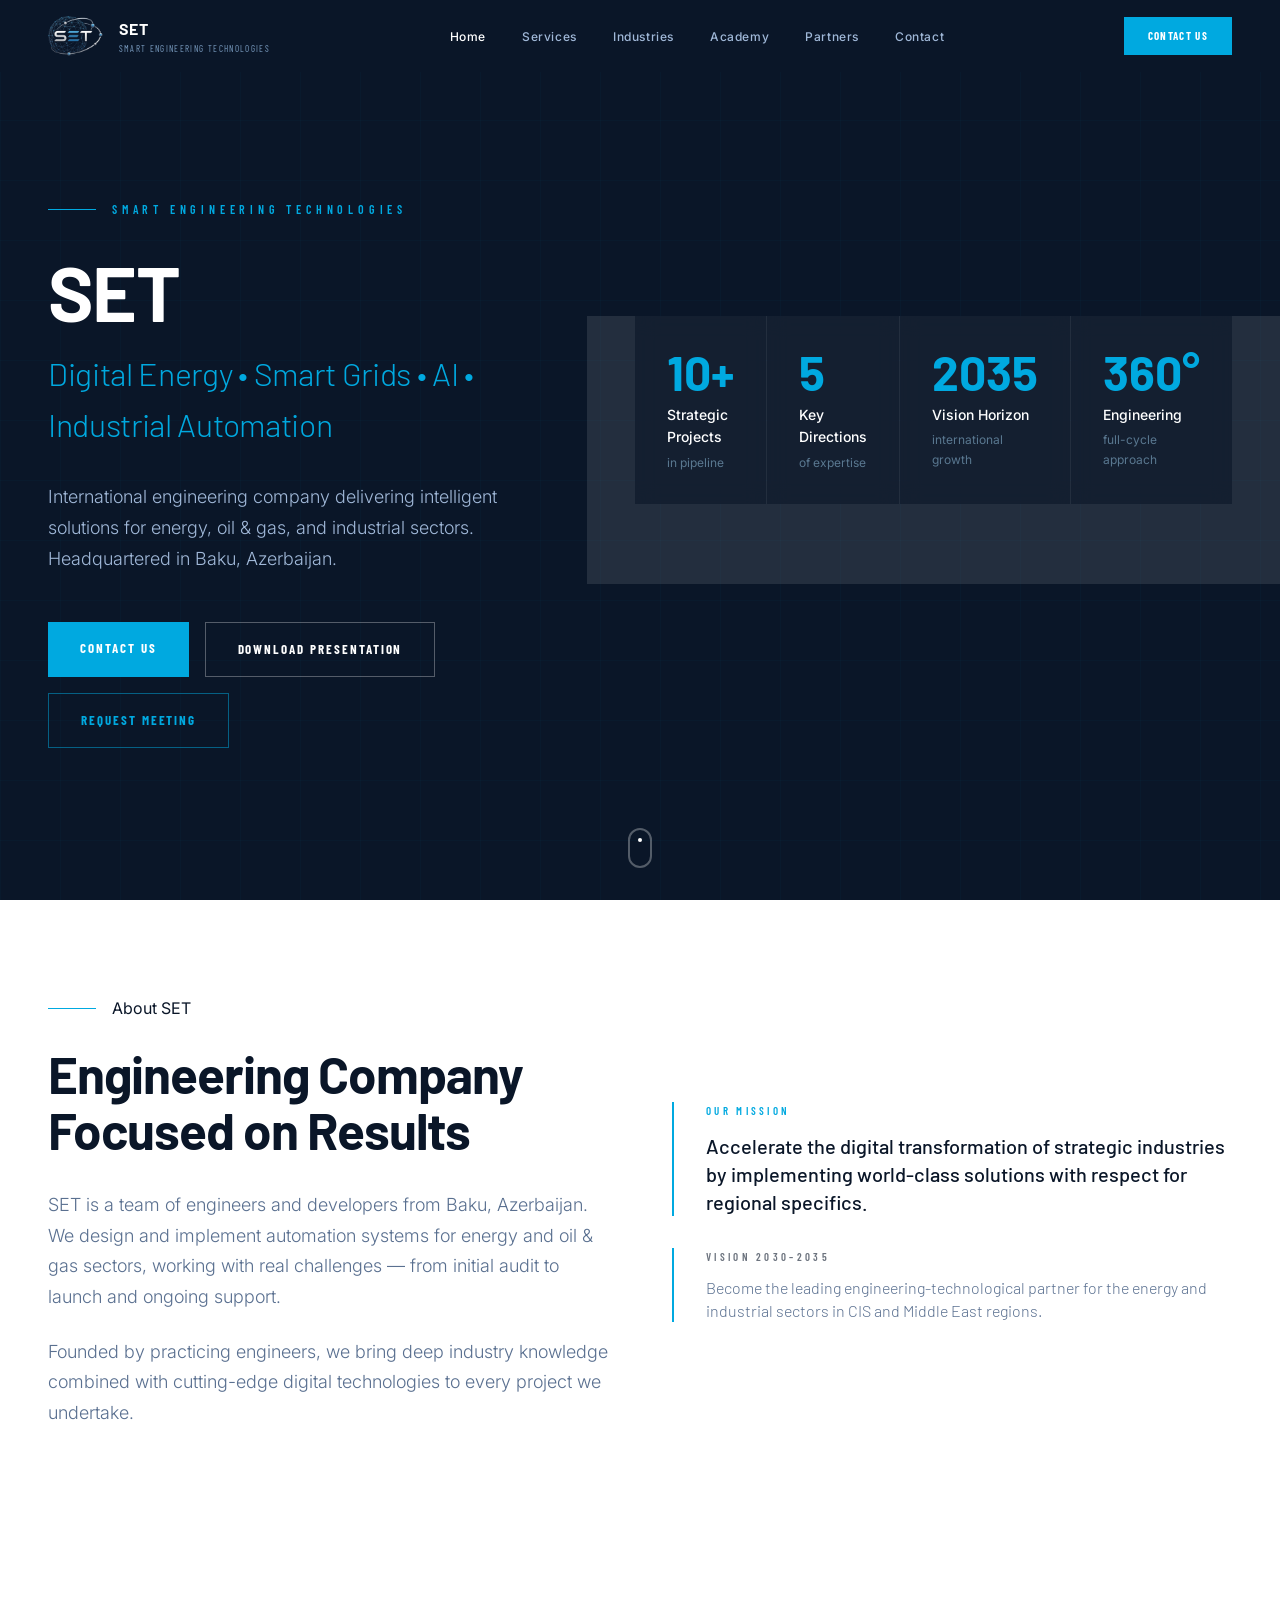
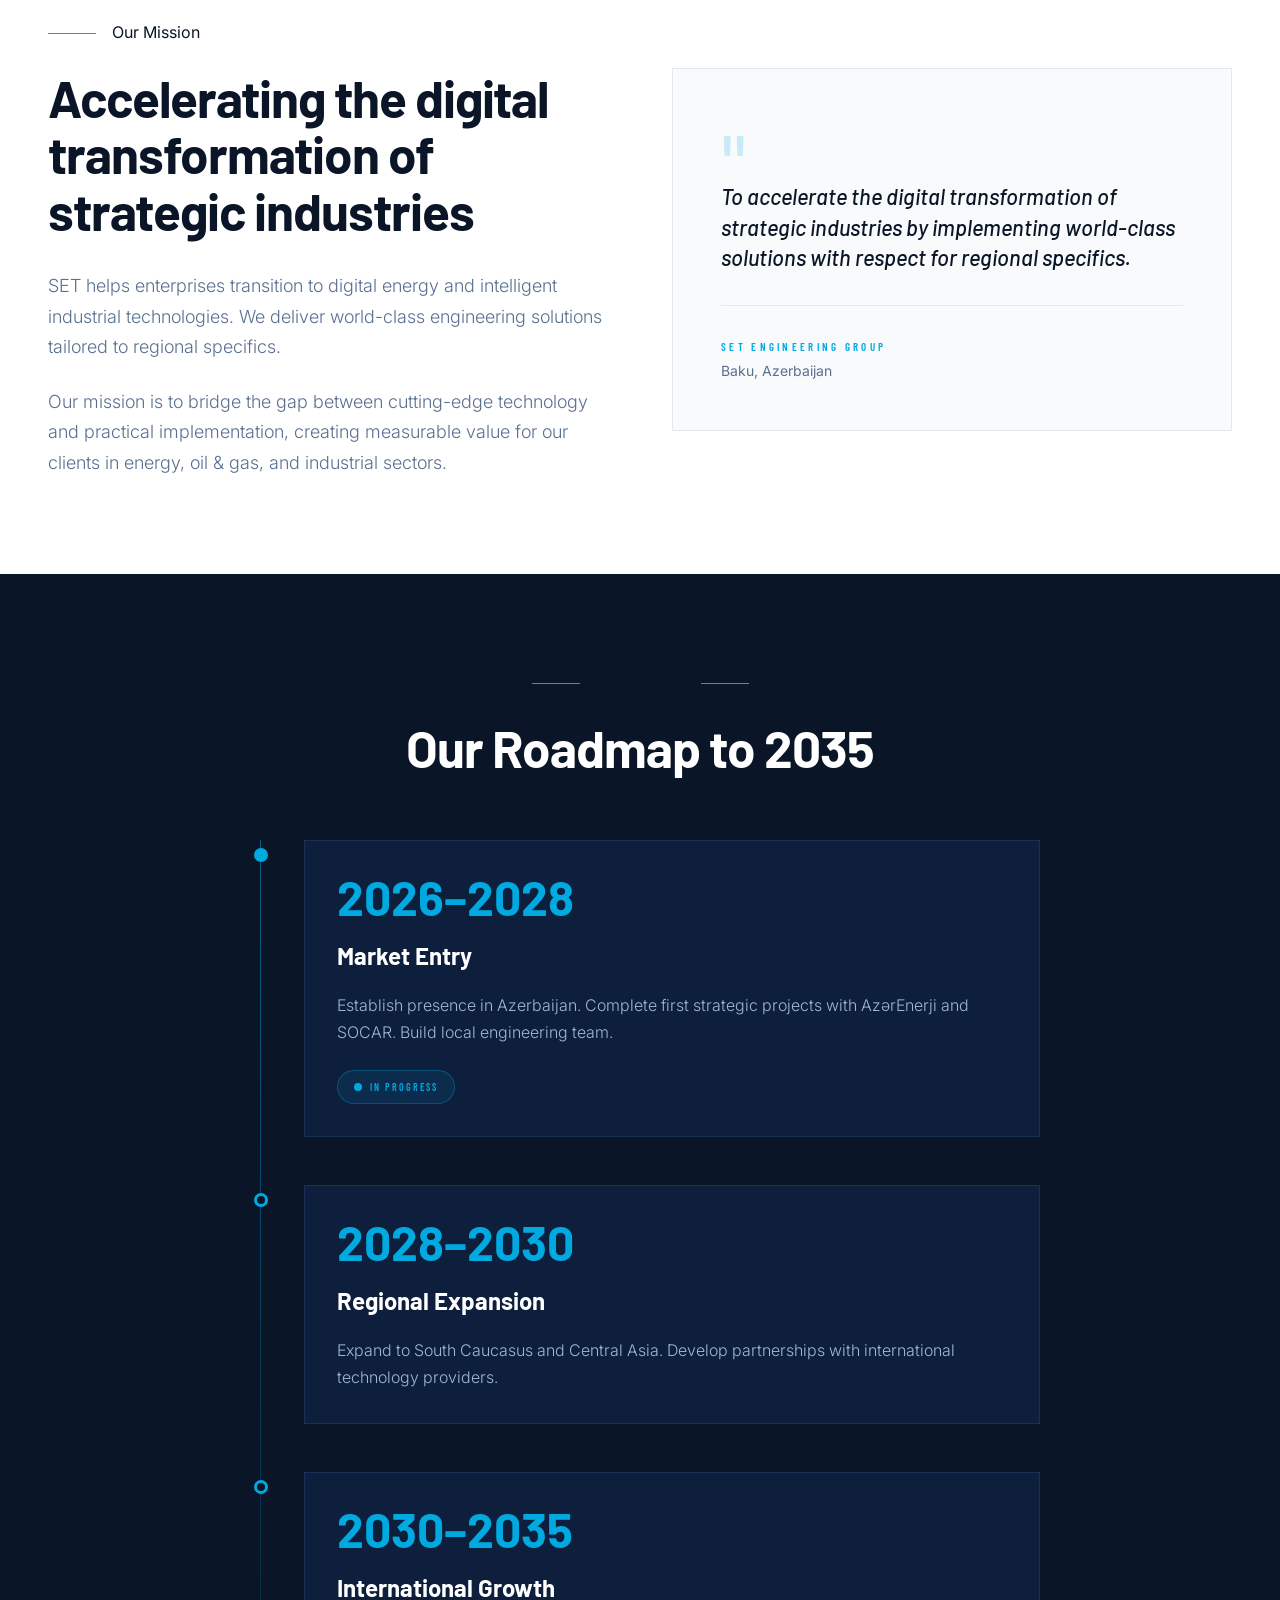
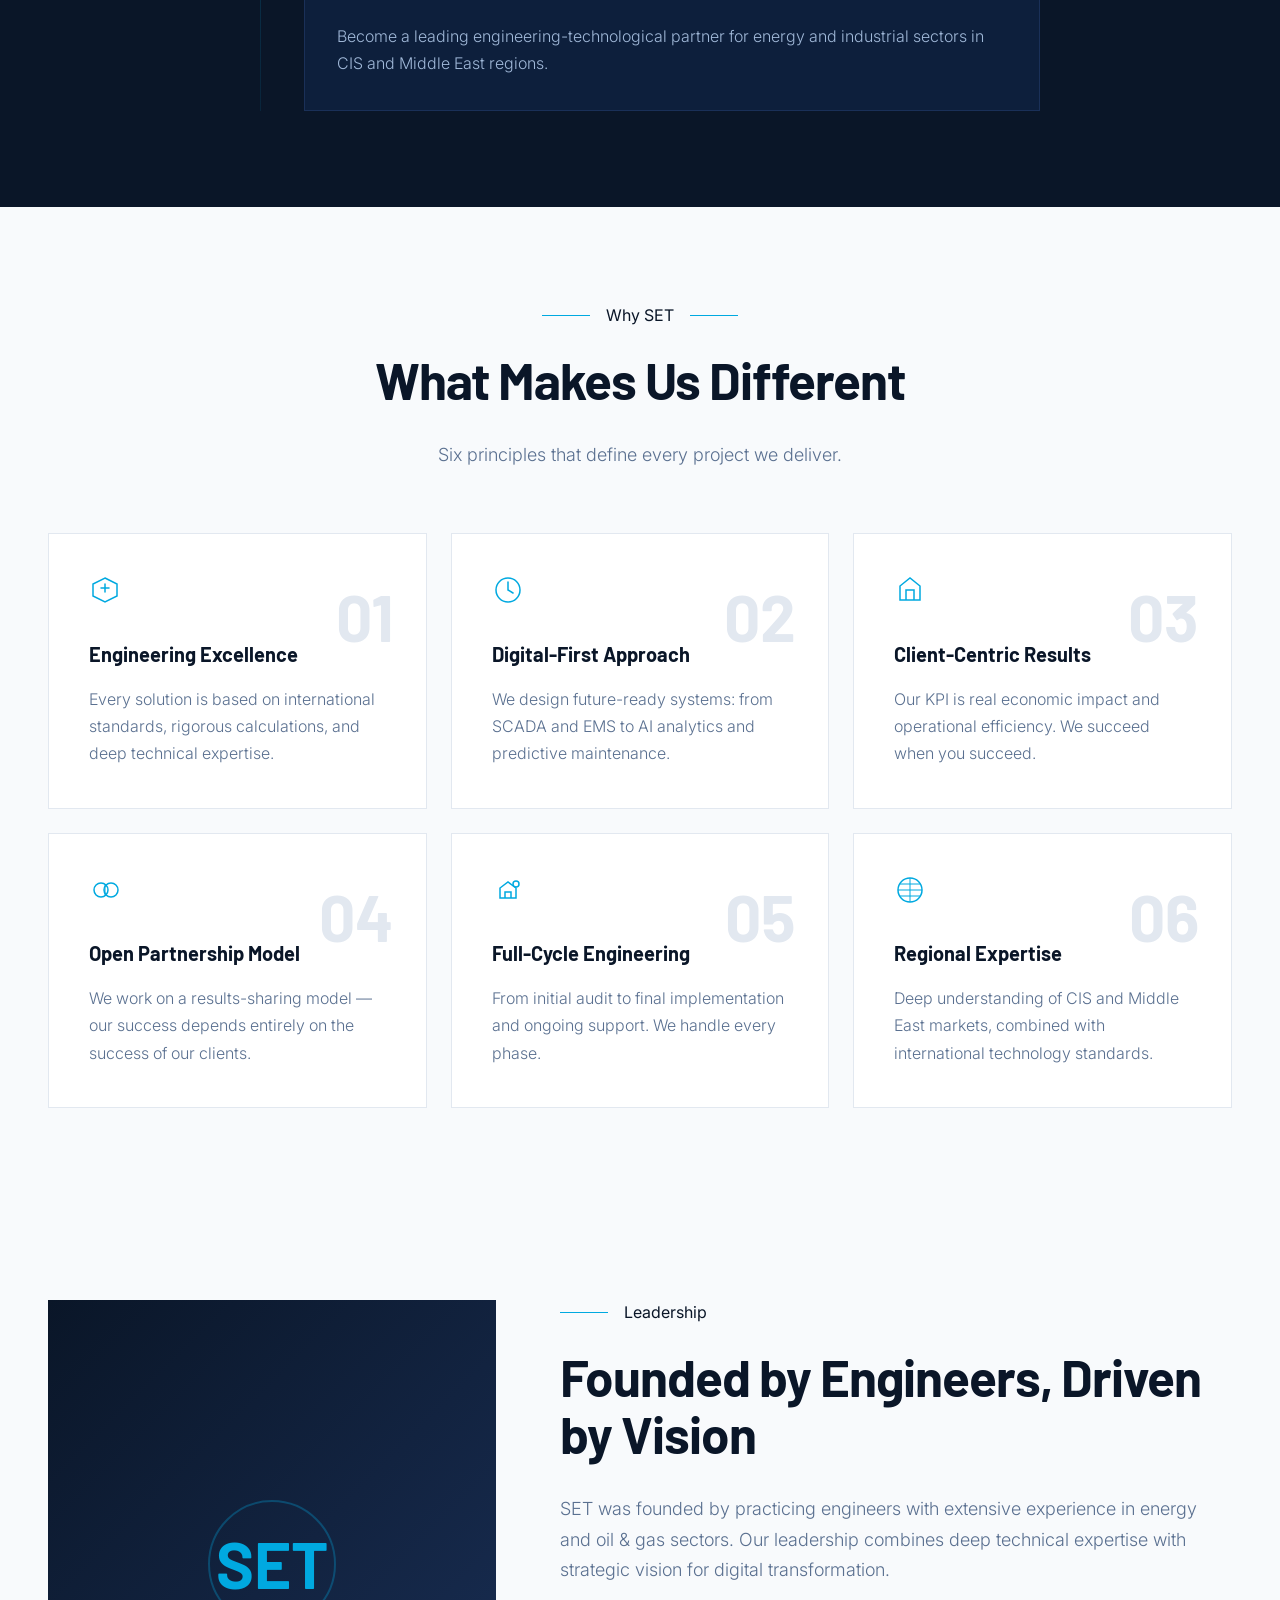
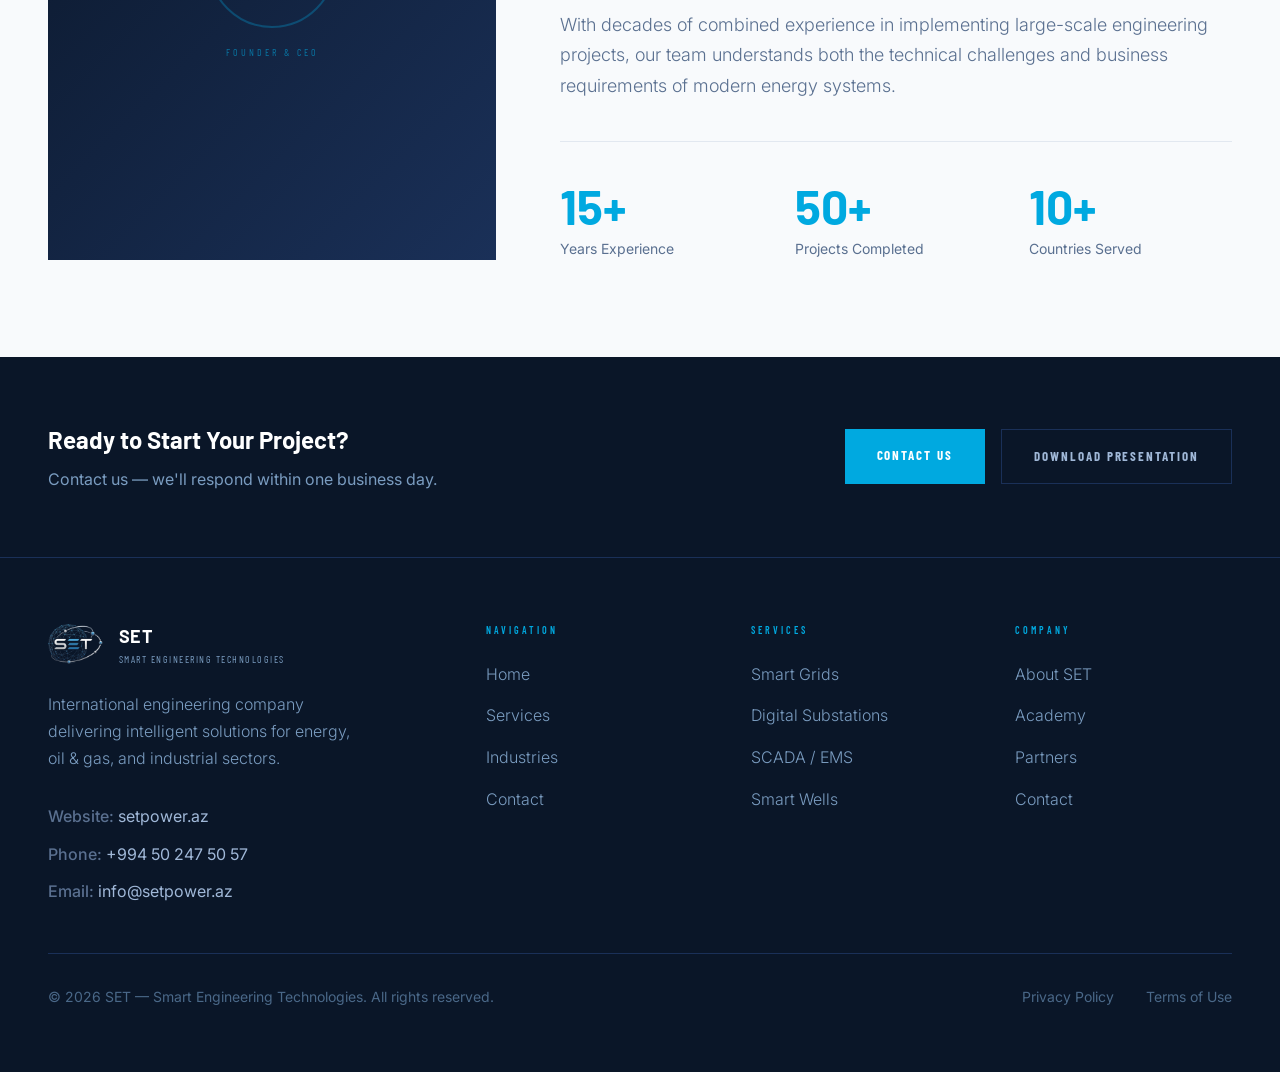
==== index.html @ 73103b54 "Initial commit: SET Power static website" ====
<!DOCTYPE html>
<html lang="en">
<head>
    <meta charset="UTF-8">
    <meta name="viewport" content="width=device-width, initial-scale=1.0">
    <title>SET - Smart Engineering Technologies</title>
    <link rel="preconnect" href="https://fonts.googleapis.com">
    <link href="https://fonts.googleapis.com/css2?family=Inter:wght@300;400;500;600&family=Barlow:wght@400;500;600;700&family=Barlow+Condensed:wght@500;600;700&display=swap" rel="stylesheet">
    <link rel="stylesheet" href="style.css">
</head>
<body>
    <!-- Navigation -->
    <nav class="navbar" id="navbar">
        <div class="nav-container">
            <a href="index.html" class="nav-logo">
                <img src="logo.png" alt="SET" class="logo-img">
                <div class="logo-text">
                    <span class="logo-name">SET</span>
                    <span class="logo-sub">Smart Engineering Technologies</span>
                </div>
            </a>
            <ul class="nav-links" id="navLinks">
                <li><a href="index.html" class="active">Home</a></li>
                <li><a href="services.html">Services</a></li>
                <li><a href="industries.html">Industries</a></li>
                <li><a href="academy.html">Academy</a></li>
                <li><a href="partners.html">Partners</a></li>
                <li><a href="contact.html">Contact</a></li>
            </ul>
            <a href="contact.html" class="nav-cta">Contact Us</a>
            <button class="nav-toggle" id="navToggle" aria-label="Menu">
                <span></span><span></span><span></span>
            </button>
        </div>
    </nav>

    <!-- Hero Section -->
    <section class="hero">
        <div class="hero-bg">
            <video autoplay muted loop playsinline class="hero-video">
                <source src="https://assets.mixkit.co/videos/preview/mixkit-digital-animation-of-futuristic-devices-99786-large.mp4" type="video/mp4">
            </video>
            <div class="hero-overlay"></div>
            <div class="hero-grid"></div>
        </div>
        <div class="hero-content">
            <div class="hero-tag">
                <div class="tag-line"></div>
                <span>Smart Engineering Technologies</span>
            </div>
            <h1 class="hero-title">
                <span class="title-main">SET</span>
                <span class="title-sub">Digital Energy • Smart Grids • AI • Industrial Automation</span>
            </h1>
            <p class="hero-desc">
                International engineering company delivering intelligent solutions 
                for energy, oil & gas, and industrial sectors. Headquartered in Baku, Azerbaijan.
            </p>
            <div class="hero-buttons">
                <a href="contact.html" class="btn btn-primary">Contact Us</a>
                <a href="contact.html" class="btn btn-outline">Download Presentation</a>
                <a href="contact.html" class="btn btn-accent">Request Meeting</a>
            </div>
        </div>
        <div class="hero-stats">
            <div class="stat-card">
                <div class="stat-num">10+</div>
                <div class="stat-label">Strategic Projects</div>
                <div class="stat-sub">in pipeline</div>
            </div>
            <div class="stat-card">
                <div class="stat-num">5</div>
                <div class="stat-label">Key Directions</div>
                <div class="stat-sub">of expertise</div>
            </div>
            <div class="stat-card">
                <div class="stat-num">2035</div>
                <div class="stat-label">Vision Horizon</div>
                <div class="stat-sub">international growth</div>
            </div>
            <div class="stat-card">
                <div class="stat-num">360°</div>
                <div class="stat-label">Engineering</div>
                <div class="stat-sub">full-cycle approach</div>
            </div>
        </div>
        <div class="scroll-indicator">
            <div class="scroll-dot"></div>
        </div>
    </section>

    <!-- About Section -->
    <section class="section about-section">
        <div class="container">
            <div class="about-grid">
                <div class="about-content">
                    <div class="section-tag">
                        <div class="tag-line"></div>
                        <span>About SET</span>
                    </div>
                    <h2 class="section-title">Engineering Company Focused on Results</h2>
                    <p class="section-desc">
                        SET is a team of engineers and developers from Baku, Azerbaijan. We design and implement 
                        automation systems for energy and oil & gas sectors, working with real challenges — 
                        from initial audit to launch and ongoing support.
                    </p>
                    <p class="section-desc">
                        Founded by practicing engineers, we bring deep industry knowledge combined with 
                        cutting-edge digital technologies to every project we undertake.
                    </p>
                </div>
                <div class="about-features">
                    <div class="feature-block">
                        <div class="feature-label">Our Mission</div>
                        <p class="feature-text">
                            Accelerate the digital transformation of strategic industries by implementing 
                            world-class solutions with respect for regional specifics.
                        </p>
                    </div>
                    <div class="feature-block">
                        <div class="feature-label dark">Vision 2030–2035</div>
                        <p class="feature-text dark">
                            Become the leading engineering-technological partner for the energy and industrial 
                            sectors in CIS and Middle East regions.
                        </p>
                    </div>
                </div>
            </div>
        </div>
    </section>

    <!-- Mission Section -->
    <section class="section mission-section">
        <div class="container">
            <div class="mission-grid">
                <div class="mission-content">
                    <div class="section-tag">
                        <div class="tag-line"></div>
                        <span>Our Mission</span>
                    </div>
                    <h2 class="section-title">Accelerating the digital transformation of strategic industries</h2>
                    <p class="section-desc">
                        SET helps enterprises transition to digital energy and intelligent industrial technologies. 
                        We deliver world-class engineering solutions tailored to regional specifics.
                    </p>
                    <p class="section-desc">
                        Our mission is to bridge the gap between cutting-edge technology and practical implementation, 
                        creating measurable value for our clients in energy, oil & gas, and industrial sectors.
                    </p>
                </div>
                <div class="mission-quote">
                    <div class="quote-mark">"</div>
                    <p class="quote-text">
                        To accelerate the digital transformation of strategic industries by implementing 
                        world-class solutions with respect for regional specifics.
                    </p>
                    <div class="quote-author">
                        <div class="quote-name">SET Engineering Group</div>
                        <div class="quote-location">Baku, Azerbaijan</div>
                    </div>
                </div>
            </div>
        </div>
    </section>

    <!-- Vision Section -->
    <section class="section vision-section">
        <div class="container">
            <div class="section-header center">
                <div class="section-tag">
                    <div class="tag-line"></div>
                    <span>Vision 2035</span>
                    <div class="tag-line"></div>
                </div>
                <h2 class="section-title light">Our Roadmap to 2035</h2>
            </div>
            <div class="timeline">
                <div class="timeline-item">
                    <div class="timeline-dot active"></div>
                    <div class="timeline-content">
                        <div class="timeline-year">2026–2028</div>
                        <h3 class="timeline-title">Market Entry</h3>
                        <p class="timeline-desc">Establish presence in Azerbaijan. Complete first strategic projects with AzərEnerji and SOCAR. Build local engineering team.</p>
                        <div class="timeline-status">
                            <div class="status-dot"></div>
                            <span>In Progress</span>
                        </div>
                    </div>
                </div>
                <div class="timeline-item">
                    <div class="timeline-dot"></div>
                    <div class="timeline-content">
                        <div class="timeline-year">2028–2030</div>
                        <h3 class="timeline-title">Regional Expansion</h3>
                        <p class="timeline-desc">Expand to South Caucasus and Central Asia. Develop partnerships with international technology providers.</p>
                    </div>
                </div>
                <div class="timeline-item">
                    <div class="timeline-dot"></div>
                    <div class="timeline-content">
                        <div class="timeline-year">2030–2035</div>
                        <h3 class="timeline-title">International Growth</h3>
                        <p class="timeline-desc">Become a leading engineering-technological partner for energy and industrial sectors in CIS and Middle East regions.</p>
                    </div>
                </div>
            </div>
        </div>
    </section>

    <!-- Why SET Section -->
    <section class="section why-section">
        <div class="container">
            <div class="section-header center">
                <div class="section-tag">
                    <div class="tag-line"></div>
                    <span>Why SET</span>
                    <div class="tag-line"></div>
                </div>
                <h2 class="section-title">What Makes Us Different</h2>
                <p class="section-subtitle">Six principles that define every project we deliver.</p>
            </div>
            <div class="why-grid">
                <div class="why-card">
                    <div class="why-icon">
                        <svg width="32" height="32" viewBox="0 0 32 32" fill="none"><path d="M16 4L28 10v12L16 28 4 22V10L16 4z" stroke="#00A9E0" stroke-width="1.5"/><path d="M16 10v8M12 14h8" stroke="#00A9E0" stroke-width="1.5" stroke-linecap="round"/></svg>
                    </div>
                    <div class="why-num">01</div>
                    <h3 class="why-title">Engineering Excellence</h3>
                    <p class="why-desc">Every solution is based on international standards, rigorous calculations, and deep technical expertise.</p>
                </div>
                <div class="why-card">
                    <div class="why-icon">
                        <svg width="32" height="32" viewBox="0 0 32 32" fill="none"><circle cx="16" cy="16" r="12" stroke="#00A9E0" stroke-width="1.5"/><path d="M16 8v8l5 3" stroke="#00A9E0" stroke-width="1.5" stroke-linecap="round"/></svg>
                    </div>
                    <div class="why-num">02</div>
                    <h3 class="why-title">Digital-First Approach</h3>
                    <p class="why-desc">We design future-ready systems: from SCADA and EMS to AI analytics and predictive maintenance.</p>
                </div>
                <div class="why-card">
                    <div class="why-icon">
                        <svg width="32" height="32" viewBox="0 0 32 32" fill="none"><path d="M6 26V12l10-8 10 8v14H6z" stroke="#00A9E0" stroke-width="1.5"/><path d="M12 26v-10h8v10" stroke="#00A9E0" stroke-width="1.5"/></svg>
                    </div>
                    <div class="why-num">03</div>
                    <h3 class="why-title">Client-Centric Results</h3>
                    <p class="why-desc">Our KPI is real economic impact and operational efficiency. We succeed when you succeed.</p>
                </div>
                <div class="why-card">
                    <div class="why-icon">
                        <svg width="32" height="32" viewBox="0 0 32 32" fill="none"><circle cx="12" cy="16" r="7" stroke="#00A9E0" stroke-width="1.5"/><circle cx="22" cy="16" r="7" stroke="#00A9E0" stroke-width="1.5"/><path d="M16 11v10" stroke="#00A9E0" stroke-width="1" stroke-linecap="round"/></svg>
                    </div>
                    <div class="why-num">04</div>
                    <h3 class="why-title">Open Partnership Model</h3>
                    <p class="why-desc">We work on a results-sharing model — our success depends entirely on the success of our clients.</p>
                </div>
                <div class="why-card">
                    <div class="why-icon">
                        <svg width="32" height="32" viewBox="0 0 32 32" fill="none"><path d="M8 24V14l8-6 8 6v10H8z" stroke="#00A9E0" stroke-width="1.5"/><path d="M13 24v-6h6v6" stroke="#00A9E0" stroke-width="1.5"/><circle cx="24" cy="10" r="3" stroke="#00A9E0" stroke-width="1.5"/></svg>
                    </div>
                    <div class="why-num">05</div>
                    <h3 class="why-title">Full-Cycle Engineering</h3>
                    <p class="why-desc">From initial audit to final implementation and ongoing support. We handle every phase.</p>
                </div>
                <div class="why-card">
                    <div class="why-icon">
                        <svg width="32" height="32" viewBox="0 0 32 32" fill="none"><circle cx="16" cy="16" r="12" stroke="#00A9E0" stroke-width="1.5"/><path d="M16 4v24M4 16h24" stroke="#00A9E0" stroke-width="1"/><path d="M6 10h20M6 22h20" stroke="#00A9E0" stroke-width="1"/></svg>
                    </div>
                    <div class="why-num">06</div>
                    <h3 class="why-title">Regional Expertise</h3>
                    <p class="why-desc">Deep understanding of CIS and Middle East markets, combined with international technology standards.</p>
                </div>
            </div>
        </div>
    </section>

    <!-- CEO Section -->
    <section class="section ceo-section">
        <div class="container">
            <div class="ceo-grid">
                <div class="ceo-photo">
                    <div class="photo-placeholder">
                        <div class="photo-logo">SET</div>
                        <div class="photo-label">Founder & CEO</div>
                    </div>
                </div>
                <div class="ceo-content">
                    <div class="section-tag">
                        <div class="tag-line"></div>
                        <span>Leadership</span>
                    </div>
                    <h2 class="section-title">Founded by Engineers, Driven by Vision</h2>
                    <p class="section-desc">
                        SET was founded by practicing engineers with extensive experience in energy and oil & gas sectors. 
                        Our leadership combines deep technical expertise with strategic vision for digital transformation.
                    </p>
                    <p class="section-desc">
                        With decades of combined experience in implementing large-scale engineering projects, 
                        our team understands both the technical challenges and business requirements of modern energy systems.
                    </p>
                    <div class="ceo-stats">
                        <div class="ceo-stat">
                            <div class="ceo-stat-num">15+</div>
                            <div class="ceo-stat-label">Years Experience</div>
                        </div>
                        <div class="ceo-stat">
                            <div class="ceo-stat-num">50+</div>
                            <div class="ceo-stat-label">Projects Completed</div>
                        </div>
                        <div class="ceo-stat">
                            <div class="ceo-stat-num">10+</div>
                            <div class="ceo-stat-label">Countries Served</div>
                        </div>
                    </div>
                </div>
            </div>
        </div>
    </section>

    <!-- Footer -->
    <footer class="footer">
        <div class="footer-cta">
            <div class="container">
                <div class="cta-content">
                    <div>
                        <h3 class="cta-title">Ready to Start Your Project?</h3>
                        <p class="cta-desc">Contact us — we'll respond within one business day.</p>
                    </div>
                    <div class="cta-buttons">
                        <a href="contact.html" class="btn btn-primary">Contact Us</a>
                        <a href="contact.html" class="btn btn-outline-dark">Download Presentation</a>
                    </div>
                </div>
            </div>
        </div>
        <div class="footer-main">
            <div class="container">
                <div class="footer-grid">
                    <div class="footer-brand">
                        <div class="footer-logo">
                            <img src="logo.png" alt="SET" class="logo-img">
                            <div>
                                <div class="footer-name">SET</div>
                                <div class="footer-sub">Smart Engineering Technologies</div>
                            </div>
                        </div>
                        <p class="footer-desc">
                            International engineering company delivering intelligent solutions 
                            for energy, oil & gas, and industrial sectors.
                        </p>
                        <div class="footer-contacts">
                            <div><strong>Website:</strong> <a href="https://setpower.az">setpower.az</a></div>
                            <div><strong>Phone:</strong> <a href="tel:+994502475057">+994 50 247 50 57</a></div>
                            <div><strong>Email:</strong> <a href="mailto:info@setpower.az">info@setpower.az</a></div>
                        </div>
                    </div>
                    <div class="footer-col">
                        <h4>Navigation</h4>
                        <ul>
                            <li><a href="index.html">Home</a></li>
                            <li><a href="services.html">Services</a></li>
                            <li><a href="industries.html">Industries</a></li>
                            <li><a href="contact.html">Contact</a></li>
                        </ul>
                    </div>
                    <div class="footer-col">
                        <h4>Services</h4>
                        <ul>
                            <li><a href="services.html">Smart Grids</a></li>
                            <li><a href="services.html">Digital Substations</a></li>
                            <li><a href="services.html">SCADA / EMS</a></li>
                            <li><a href="services.html">Smart Wells</a></li>
                        </ul>
                    </div>
                    <div class="footer-col">
                        <h4>Company</h4>
                        <ul>
                            <li><a href="index.html">About SET</a></li>
                            <li><a href="academy.html">Academy</a></li>
                            <li><a href="partners.html">Partners</a></li>
                            <li><a href="contact.html">Contact</a></li>
                        </ul>
                    </div>
                </div>
                <div class="footer-bottom">
                    <div>© 2026 SET — Smart Engineering Technologies. All rights reserved.</div>
                    <div class="footer-links">
                        <a href="#">Privacy Policy</a>
                        <a href="#">Terms of Use</a>
                    </div>
                </div>
            </div>
        </div>
    </footer>

    <script src="script.js"></script>
</body>
</html>
---- style.css ----
/* ===== RESET & BASE ===== */
*, *::before, *::after { margin: 0; padding: 0; box-sizing: border-box; }
html { scroll-behavior: smooth; }
body {
    font-family: 'Inter', sans-serif;
    color: #0A1628;
    background: #fff;
    -webkit-font-smoothing: antialiased;
    line-height: 1.6;
}
img { max-width: 100%; display: block; }
a { text-decoration: none; color: inherit; }
ul { list-style: none; }

/* ===== TYPOGRAPHY ===== */
.font-display { font-family: 'Barlow', sans-serif; }
.font-condensed { font-family: 'Barlow Condensed', sans-serif; }

/* ===== CONTAINER ===== */
.container { max-width: 1440px; margin: 0 auto; padding: 0 48px; }
@media (max-width: 768px) { .container { padding: 0 24px; } }

/* ===== NAVBAR ===== */
.navbar {
    position: fixed; top: 0; left: 0; right: 0; z-index: 1000;
    background: #0A1628;
    transition: all 0.4s ease;
}
.navbar.scrolled {
    background: rgba(255,255,255,0.95);
    backdrop-filter: blur(10px);
    box-shadow: 0 1px 0 #E2E8F0;
}
.nav-container {
    max-width: 1440px; margin: 0 auto; padding: 0 48px;
    height: 72px; display: flex; align-items: center; justify-content: space-between;
}
@media (max-width: 768px) { .nav-container { padding: 0 24px; } }
.nav-logo { display: flex; align-items: center; gap: 16px; }
.logo-img { height: 40px; width: auto; }
.logo-name {
    font-family: 'Barlow', sans-serif; font-weight: 700; font-size: 16px;
    letter-spacing: 0.05em; color: #fff; transition: color 0.3s;
}
.logo-sub {
    font-family: 'Barlow Condensed', sans-serif; font-size: 9px;
    letter-spacing: 0.15em; text-transform: uppercase; color: #7A9CC0;
    display: block; transition: color 0.3s;
}
.navbar.scrolled .logo-name { color: #0A1628; }
.navbar.scrolled .logo-sub { color: #5A7090; }
.nav-links { display: flex; gap: 4px; }
.nav-links a {
    padding: 8px 16px; font-size: 12px; font-weight: 500;
    letter-spacing: 0.05em; color: #A0B8D8; transition: color 0.2s;
}
.nav-links a:hover, .nav-links a.active { color: #fff; }
.navbar.scrolled .nav-links a { color: #2A4A7A; }
.navbar.scrolled .nav-links a:hover,
.navbar.scrolled .nav-links a.active { color: #00A9E0; }
.nav-cta {
    padding: 10px 24px; background: #00A9E0; color: #fff;
    font-family: 'Barlow Condensed', sans-serif; font-weight: 700;
    font-size: 11px; letter-spacing: 0.12em; text-transform: uppercase;
    transition: background 0.2s;
}
.nav-cta:hover { background: #00BFFF; }
.nav-toggle {
    display: none; flex-direction: column; gap: 5px;
    background: none; border: none; cursor: pointer; padding: 8px;
}
.nav-toggle span {
    width: 22px; height: 2px; background: #fff; transition: all 0.3s;
}
.navbar.scrolled .nav-toggle span { background: #0A1628; }
@media (max-width: 1200px) {
    .nav-links, .nav-cta { display: none; }
    .nav-toggle { display: flex; }
    .nav-links.open {
        display: flex; flex-direction: column;
        position: absolute; top: 72px; left: 0; right: 0;
        background: #0A1628; padding: 20px 24px; gap: 0;
        border-top: 1px solid #1A3058;
    }
    .nav-links.open a {
        padding: 12px 0; color: #A0B8D8; border-bottom: 1px solid #1A3058;
        font-size: 13px;
    }
    .nav-links.open a:last-child { border-bottom: none; }
}

/* ===== HERO ===== */
.hero {
    position: relative; min-height: 100vh; display: flex;
    align-items: center; background: #0A1628; overflow: hidden;
}
.hero-bg { position: absolute; inset: 0; }
.hero-video {
    width: 100%; height: 100%; object-fit: cover; opacity: 0.4;
}
.hero-overlay {
    position: absolute; inset: 0;
    background: linear-gradient(90deg, rgba(10,22,40,0.9) 0%, rgba(10,22,40,0.7) 50%, rgba(10,22,40,0.4) 100%);
}
.hero-grid {
    position: absolute; inset: 0; opacity: 0.1;
    background-image: linear-gradient(rgba(0,169,224,0.3) 1px, transparent 1px),
                      linear-gradient(90deg, rgba(0,169,224,0.3) 1px, transparent 1px);
    background-size: 60px 60px;
}
.hero-content {
    position: relative; z-index: 10; max-width: 1440px; margin: 0 auto;
    padding: 128px 48px 80px; width: 100%;
}
@media (max-width: 768px) { .hero-content { padding: 100px 24px 60px; } }
.hero-tag { display: flex; align-items: center; gap: 16px; margin-bottom: 32px; }
.tag-line { width: 48px; height: 1px; background: #00A9E0; }
.hero-tag span {
    font-family: 'Barlow Condensed', sans-serif; font-size: 12px;
    letter-spacing: 0.4em; text-transform: uppercase; color: #00A9E0; font-weight: 600;
}
.hero-title { margin-bottom: 32px; }
.title-main {
    display: block; font-family: 'Barlow', sans-serif; font-weight: 700;
    font-size: clamp(3rem, 6vw, 5.5rem); color: #fff; letter-spacing: -0.02em;
    line-height: 1.05;
}
.title-sub {
    display: block; font-family: 'Barlow', sans-serif; font-weight: 300;
    font-size: clamp(1.2rem, 2.5vw, 2rem); color: #00A9E0;
    letter-spacing: -0.01em; margin-top: 16px;
}
.hero-desc {
    color: #A0B8D8; font-size: 18px; line-height: 1.7;
    max-width: 600px; margin-bottom: 48px; font-weight: 300;
}
.hero-buttons { display: flex; flex-wrap: wrap; gap: 16px; }
.btn {
    padding: 16px 32px; font-family: 'Barlow Condensed', sans-serif;
    font-weight: 700; font-size: 13px; letter-spacing: 0.15em;
    text-transform: uppercase; transition: all 0.3s; cursor: pointer; border: none;
}
.btn-primary { background: #00A9E0; color: #fff; }
.btn-primary:hover { background: #00BFFF; box-shadow: 0 0 30px rgba(0,169,224,0.3); }
.btn-outline { border: 1px solid rgba(255,255,255,0.3); color: #fff; }
.btn-outline:hover { border-color: #fff; background: rgba(255,255,255,0.1); }
.btn-accent { border: 1px solid rgba(0,169,224,0.5); color: #00A9E0; }
.btn-accent:hover { background: rgba(0,169,224,0.1); }
.btn-outline-dark { border: 1px solid #1A3058; color: #A0B8D8; }
.btn-outline-dark:hover { border-color: #00A9E0; color: #00A9E0; }
.hero-stats {
    position: relative; z-index: 10; max-width: 1440px; margin: 0 auto;
    padding: 0 48px 80px; display: grid; grid-template-columns: repeat(4, 1fr);
    gap: 1px; background: rgba(255,255,255,0.1);
}
@media (max-width: 768px) { .hero-stats { grid-template-columns: repeat(2, 1fr); padding: 0 24px 60px; } }
.stat-card {
    background: rgba(10,22,40,0.6); backdrop-filter: blur(10px);
    padding: 32px; transition: background 0.3s;
}
.stat-card:hover { background: rgba(10,22,40,0.8); }
.stat-num {
    font-family: 'Barlow', sans-serif; font-weight: 700;
    font-size: 3rem; color: #00A9E0; line-height: 1; margin-bottom: 8px;
}
.stat-label { color: #fff; font-size: 14px; font-weight: 500; margin-bottom: 4px; }
.stat-sub { color: #5A7890; font-size: 12px; }
.scroll-indicator {
    position: absolute; bottom: 32px; left: 50%; transform: translateX(-50%);
    width: 24px; height: 40px; border: 2px solid rgba(255,255,255,0.3);
    border-radius: 12px; display: flex; justify-content: center; padding-top: 8px;
}
.scroll-dot {
    width: 4px; height: 4px; background: #fff; border-radius: 50%;
    animation: scrollBounce 1.5s ease-in-out infinite;
}
@keyframes scrollBounce {
    0%, 100% { transform: translateY(0); }
    50% { transform: translateY(12px); }
}

/* ===== SECTIONS ===== */
.section { padding: 96px 0; }
@media (max-width: 768px) { .section { padding: 64px 0; } }
.section-tag { display: flex; align-items: center; gap: 16px; margin-bottom: 24px; }
.section-title {
    font-family: 'Barlow', sans-serif; font-weight: 700;
    font-size: clamp(2rem, 4vw, 3.5rem); line-height: 1.1;
    letter-spacing: -0.02em; margin-bottom: 32px;
}
.section-title.light { color: #fff; }
.section-desc {
    color: #5A7090; font-size: 18px; line-height: 1.7;
    margin-bottom: 24px; font-weight: 300;
}
.section-desc:last-child { margin-bottom: 0; }
.section-subtitle {
    color: #5A7090; font-size: 18px; max-width: 600px;
    margin: 0 auto; font-weight: 300;
}
.section-header.center { text-align: center; margin-bottom: 64px; }
.section-header.center .section-tag { justify-content: center; }

/* ===== ABOUT ===== */
.about-grid { display: grid; grid-template-columns: 1fr 1fr; gap: 64px; align-items: center; }
@media (max-width: 900px) { .about-grid { grid-template-columns: 1fr; } }
.about-features { display: flex; flex-direction: column; gap: 32px; }
.feature-block { border-left: 2px solid #00A9E0; padding-left: 32px; }
.feature-block.dark { border-left-color: rgba(10,22,40,0.2); }
.feature-label {
    font-family: 'Barlow Condensed', sans-serif; font-size: 11px;
    letter-spacing: 0.3em; text-transform: uppercase; color: #00A9E0;
    font-weight: 600; margin-bottom: 12px;
}
.feature-label.dark { color: rgba(10,22,40,0.6); }
.feature-text {
    font-family: 'Barlow', sans-serif; font-size: 20px; font-weight: 500;
    color: #0A1628; line-height: 1.4;
}
.feature-text.dark { font-size: 16px; font-weight: 300; color: #5A7090; }

/* ===== MISSION ===== */
.mission-section { background: #fff; }
.mission-grid { display: grid; grid-template-columns: 1fr 1fr; gap: 64px; align-items: center; }
@media (max-width: 900px) { .mission-grid { grid-template-columns: 1fr; } }
.mission-quote {
    background: #F8FAFC; border: 1px solid #E2E8F0; padding: 48px;
    position: relative;
}
.quote-mark {
    font-family: 'Barlow', sans-serif; font-size: 6rem; line-height: 1;
    color: rgba(0,169,224,0.2); margin-bottom: -32px;
}
.quote-text {
    font-family: 'Barlow', sans-serif; font-size: 22px; font-weight: 500;
    color: #0A1628; line-height: 1.4; font-style: italic;
}
.quote-author { margin-top: 32px; padding-top: 32px; border-top: 1px solid #E2E8F0; }
.quote-name {
    font-family: 'Barlow Condensed', sans-serif; font-size: 11px;
    letter-spacing: 0.3em; text-transform: uppercase; color: #00A9E0; font-weight: 600;
}
.quote-location { color: #5A7090; font-size: 14px; margin-top: 4px; }

/* ===== VISION ===== */
.vision-section { background: #0A1628; }
.timeline { position: relative; max-width: 800px; margin: 0 auto; }
.timeline::before {
    content: ''; position: absolute; left: 20px; top: 0; bottom: 0;
    width: 1px; background: linear-gradient(to bottom, rgba(0,169,224,0.5), rgba(0,169,224,0.1));
}
.timeline-item { position: relative; padding-left: 64px; margin-bottom: 48px; }
.timeline-item:last-child { margin-bottom: 0; }
.timeline-dot {
    position: absolute; left: 14px; top: 8px; width: 14px; height: 14px;
    background: #0A1628; border: 3px solid #00A9E0; border-radius: 50%; z-index: 1;
}
.timeline-dot.active {
    background: #00A9E0;
    animation: pulse 2s ease-in-out infinite;
}
@keyframes pulse {
    0%, 100% { box-shadow: 0 0 0 0 rgba(0,169,224,0.4); }
    50% { box-shadow: 0 0 0 10px rgba(0,169,224,0); }
}
.timeline-content {
    background: #0D1F3C; border: 1px solid #1A3058; padding: 32px;
    transition: border-color 0.3s;
}
.timeline-content:hover { border-color: rgba(0,169,224,0.5); }
.timeline-year {
    font-family: 'Barlow', sans-serif; font-weight: 700;
    font-size: 3rem; color: #00A9E0; line-height: 1; margin-bottom: 16px;
}
.timeline-title {
    font-family: 'Barlow', sans-serif; font-weight: 700;
    font-size: 24px; color: #fff; margin-bottom: 16px;
}
.timeline-desc { color: #A0B8D8; line-height: 1.7; font-weight: 300; }
.timeline-status {
    display: inline-flex; align-items: center; gap: 8px;
    margin-top: 24px; padding: 8px 16px;
    background: rgba(0,169,224,0.1); border: 1px solid rgba(0,169,224,0.3);
    border-radius: 20px;
}
.status-dot { width: 8px; height: 8px; background: #00A9E0; border-radius: 50%; animation: pulse 2s infinite; }
.timeline-status span {
    font-family: 'Barlow Condensed', sans-serif; font-size: 10px;
    letter-spacing: 0.2em; text-transform: uppercase; color: #00A9E0; font-weight: 600;
}

/* ===== WHY SET ===== */
.why-section { background: #F8FAFC; }
.why-grid { display: grid; grid-template-columns: repeat(3, 1fr); gap: 24px; }
@media (max-width: 900px) { .why-grid { grid-template-columns: repeat(2, 1fr); } }
@media (max-width: 600px) { .why-grid { grid-template-columns: 1fr; } }
.why-card {
    background: #fff; border: 1px solid #E2E8F0; padding: 40px;
    transition: all 0.5s; position: relative;
}
.why-card:hover {
    border-color: rgba(0,169,224,0.3);
    box-shadow: 0 20px 40px rgba(0,169,224,0.08);
    transform: translateY(-8px);
}
.why-icon { margin-bottom: 24px; }
.why-num {
    font-family: 'Barlow', sans-serif; font-weight: 700;
    font-size: 4rem; color: #E2E8F0; position: absolute;
    top: 32px; right: 32px; transition: color 0.5s;
}
.why-card:hover .why-num { color: rgba(0,169,224,0.2); }
.why-title {
    font-family: 'Barlow', sans-serif; font-weight: 700;
    font-size: 20px; color: #0A1628; margin-bottom: 16px;
    transition: color 0.3s;
}
.why-card:hover .why-title { color: #00A9E0; }
.why-desc { color: #5A7090; line-height: 1.7; font-weight: 300; }

/* ===== CEO ===== */
.ceo-section { background: #F8FAFC; }
.ceo-grid { display: grid; grid-template-columns: 1fr 1.5fr; gap: 64px; align-items: center; }
@media (max-width: 900px) { .ceo-grid { grid-template-columns: 1fr; } }
.ceo-photo { aspect-ratio: 4/5; }
.photo-placeholder {
    width: 100%; height: 100%;
    background: linear-gradient(135deg, #0A1628, #1A3058);
    display: flex; flex-direction: column; align-items: center;
    justify-content: center; position: relative; overflow: hidden;
}
.photo-logo {
    font-family: 'Barlow', sans-serif; font-weight: 700;
    font-size: 4rem; color: #00A9E0; margin-bottom: 16px;
    width: 128px; height: 128px; border: 2px solid rgba(0,169,224,0.3);
    border-radius: 50%; display: flex; align-items: center; justify-content: center;
}
.photo-label {
    font-family: 'Barlow Condensed', sans-serif; font-size: 10px;
    letter-spacing: 0.3em; text-transform: uppercase; color: rgba(0,169,224,0.6);
}
.ceo-stats { display: grid; grid-template-columns: repeat(3, 1fr); gap: 32px; margin-top: 40px; padding-top: 40px; border-top: 1px solid #E2E8F0; }
.ceo-stat-num {
    font-family: 'Barlow', sans-serif; font-weight: 700;
    font-size: 3rem; color: #00A9E0; line-height: 1; margin-bottom: 8px;
}
.ceo-stat-label { color: #5A7090; font-size: 14px; }

/* ===== FOOTER ===== */
.footer { background: #0A1628; }
.footer-cta { border-bottom: 1px solid #1A3058; padding: 64px 0; }
.cta-content { display: flex; align-items: center; justify-content: space-between; gap: 32px; }
@media (max-width: 768px) { .cta-content { flex-direction: column; text-align: center; } }
.cta-title { font-family: 'Barlow', sans-serif; font-weight: 700; font-size: 24px; color: #fff; margin-bottom: 8px; }
.cta-desc { color: #7A9CC0; font-size: 16px; }
.cta-buttons { display: flex; gap: 16px; flex-wrap: wrap; }
.footer-main { padding: 64px 0; }
.footer-grid { display: grid; grid-template-columns: 1.8fr 1fr 1fr 1fr; gap: 48px; margin-bottom: 48px; }
@media (max-width: 900px) { .footer-grid { grid-template-columns: 1fr 1fr; } }
@media (max-width: 600px) { .footer-grid { grid-template-columns: 1fr; } }
.footer-logo { display: flex; align-items: center; gap: 16px; margin-bottom: 24px; }
.footer-name { font-family: 'Barlow', sans-serif; font-weight: 700; font-size: 18px; color: #fff; letter-spacing: 0.05em; }
.footer-sub { font-family: 'Barlow Condensed', sans-serif; font-size: 10px; letter-spacing: 0.15em; text-transform: uppercase; color: #7A9CC0; }
.footer-desc { color: #7A9CC0; font-size: 16px; line-height: 1.7; margin-bottom: 32px; font-weight: 300; max-width: 320px; }
.footer-contacts { display: flex; flex-direction: column; gap: 12px; font-size: 16px; }
.footer-contacts strong { color: #5A7090; font-weight: 500; }
.footer-contacts a { color: #A0B8D8; transition: color 0.2s; }
.footer-contacts a:hover { color: #00A9E0; }
.footer-col h4 {
    font-family: 'Barlow Condensed', sans-serif; font-size: 10px;
    letter-spacing: 0.3em; text-transform: uppercase; color: #00A9E0;
    font-weight: 600; margin-bottom: 24px;
}
.footer-col ul { display: flex; flex-direction: column; gap: 16px; }
.footer-col a { color: #7A9CC0; font-size: 16px; font-weight: 300; transition: color 0.2s; }
.footer-col a:hover { color: #00A9E0; }
.footer-bottom {
    display: flex; align-items: center; justify-content: space-between;
    padding-top: 32px; border-top: 1px solid #1A3058;
    color: #4A6888; font-size: 14px;
}
@media (max-width: 600px) { .footer-bottom { flex-direction: column; gap: 16px; text-align: center; } }
.footer-links { display: flex; gap: 32px; }
.footer-links a { color: #4A6888; transition: color 0.2s; }
.footer-links a:hover { color: #7A9CC0; }

/* ===== ANIMATIONS ===== */
.fade-in {
    opacity: 0; transform: translateY(30px);
    transition: opacity 0.8s ease, transform 0.8s ease;
}
.fade-in.visible { opacity: 1; transform: translateY(0); }
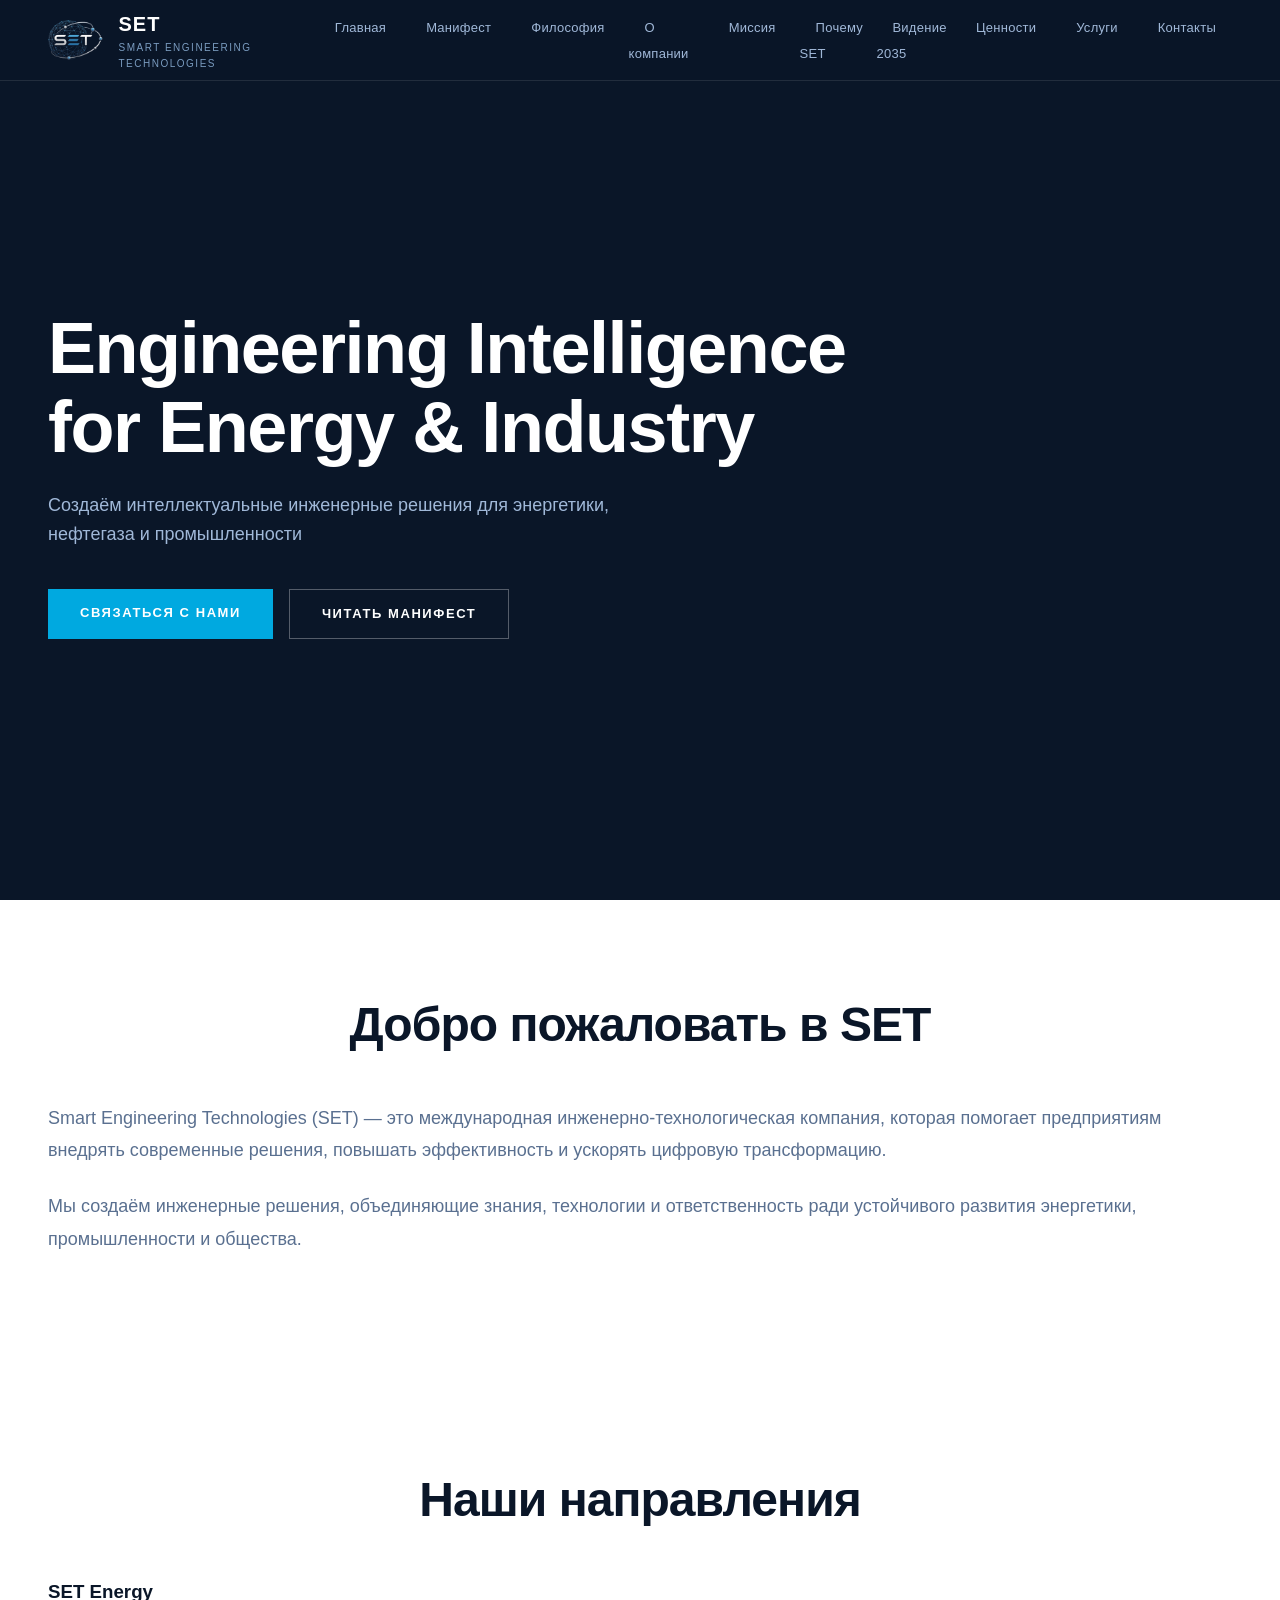
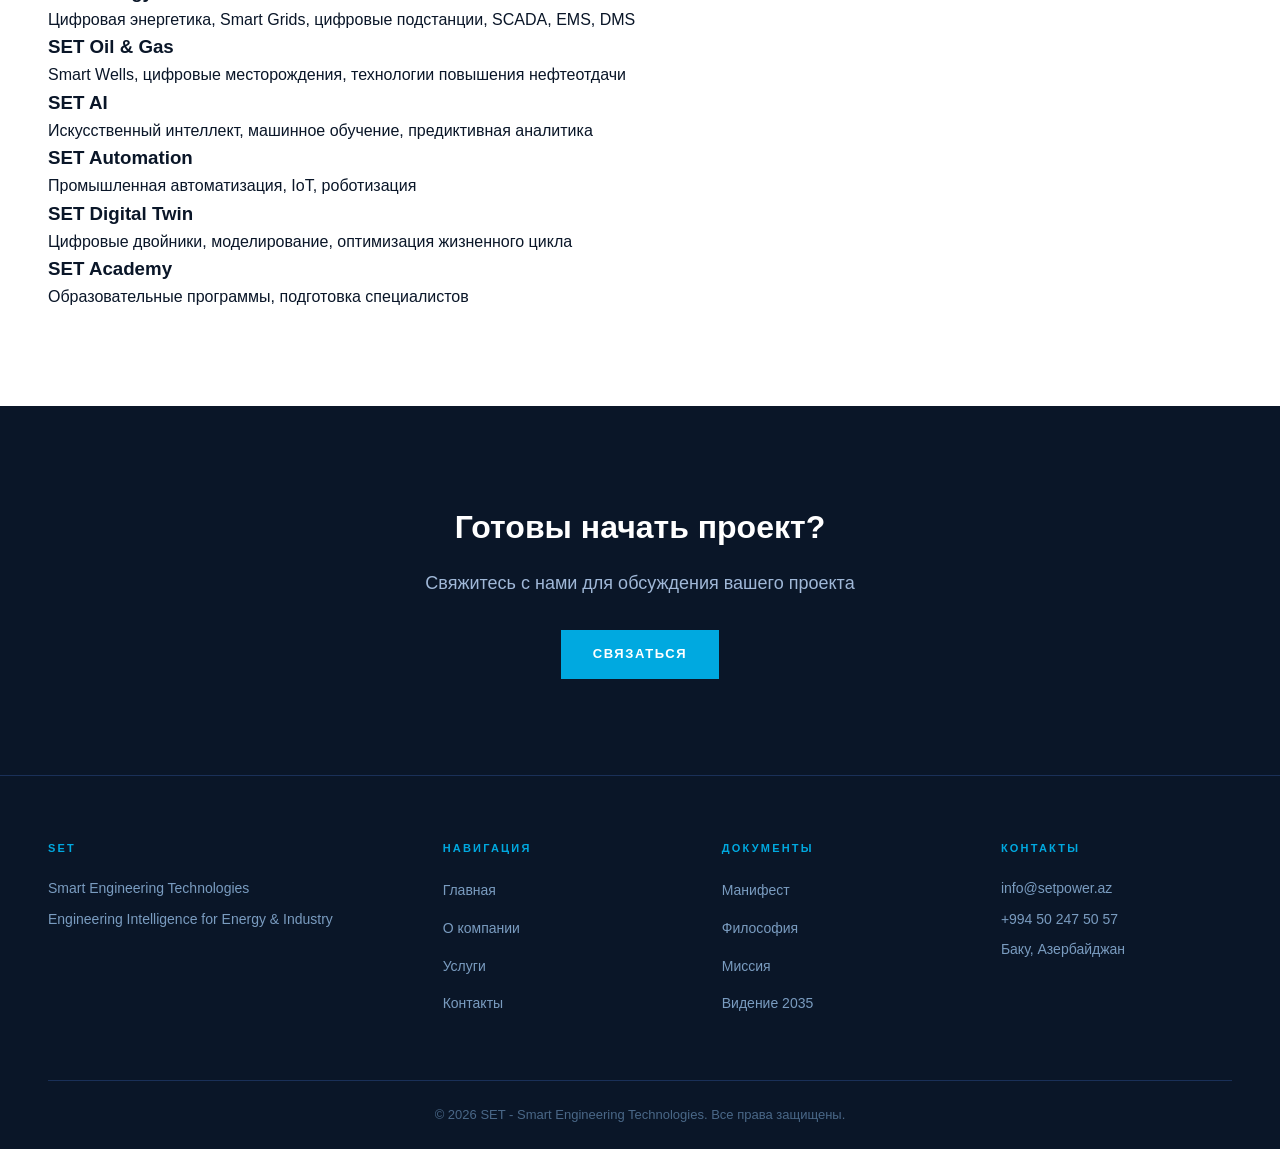
==== commit 1984b6bf: "Add all pages with real content from PDF documents" ====
--- a/index.html
+++ b/index.html
@@ -1,392 +1,150 @@
 <!DOCTYPE html>
-<html lang="en">
+<html lang="ru">
 <head>
     <meta charset="UTF-8">
     <meta name="viewport" content="width=device-width, initial-scale=1.0">
     <title>SET - Smart Engineering Technologies</title>
-    <link rel="preconnect" href="https://fonts.googleapis.com">
-    <link href="https://fonts.googleapis.com/css2?family=Inter:wght@300;400;500;600&family=Barlow:wght@400;500;600;700&family=Barlow+Condensed:wght@500;600;700&display=swap" rel="stylesheet">
     <link rel="stylesheet" href="style.css">
 </head>
 <body>
     <!-- Navigation -->
-    <nav class="navbar" id="navbar">
-        <div class="nav-container">
-            <a href="index.html" class="nav-logo">
-                <img src="logo.png" alt="SET" class="logo-img">
+    <nav class="navbar">
+        <div class="container nav-container">
+            <a href="index.html" class="logo">
+                <img src="logo.png" alt="SET Logo" class="logo-img">
                 <div class="logo-text">
-                    <span class="logo-name">SET</span>
-                    <span class="logo-sub">Smart Engineering Technologies</span>
+                    <div class="logo-name">SET</div>
+                    <div class="logo-subtitle">Smart Engineering Technologies</div>
                 </div>
             </a>
+            <button class="mobile-menu-btn" onclick="toggleMenu()">☰</button>
             <ul class="nav-links" id="navLinks">
-                <li><a href="index.html" class="active">Home</a></li>
-                <li><a href="services.html">Services</a></li>
-                <li><a href="industries.html">Industries</a></li>
-                <li><a href="academy.html">Academy</a></li>
-                <li><a href="partners.html">Partners</a></li>
-                <li><a href="contact.html">Contact</a></li>
+                <li><a href="index.html">Главная</a></li>
+                <li><a href="manifesto.html">Манифест</a></li>
+                <li><a href="philosophy.html">Философия</a></li>
+                <li><a href="about.html">О компании</a></li>
+                <li><a href="mission.html">Миссия</a></li>
+                <li><a href="why-set.html">Почему SET</a></li>
+                <li><a href="vision-2035.html">Видение 2035</a></li>
+                <li><a href="values.html">Ценности</a></li>
+                <li><a href="services.html">Услуги</a></li>
+                <li><a href="contact.html">Контакты</a></li>
             </ul>
-            <a href="contact.html" class="nav-cta">Contact Us</a>
-            <button class="nav-toggle" id="navToggle" aria-label="Menu">
-                <span></span><span></span><span></span>
-            </button>
         </div>
     </nav>
 
     <!-- Hero Section -->
     <section class="hero">
-        <div class="hero-bg">
-            <video autoplay muted loop playsinline class="hero-video">
+        <div class="hero-video-bg">
+            <video autoplay muted loop playsinline>
                 <source src="https://assets.mixkit.co/videos/preview/mixkit-digital-animation-of-futuristic-devices-99786-large.mp4" type="video/mp4">
             </video>
             <div class="hero-overlay"></div>
-            <div class="hero-grid"></div>
         </div>
-        <div class="hero-content">
-            <div class="hero-tag">
-                <div class="tag-line"></div>
-                <span>Smart Engineering Technologies</span>
+        <div class="container hero-content">
+            <h1 class="hero-title">Engineering Intelligence<br>for Energy & Industry</h1>
+            <p class="hero-subtitle">Создаём интеллектуальные инженерные решения для энергетики, нефтегаза и промышленности</p>
+            <div class="hero-buttons">
+                <a href="contact.html" class="btn btn-primary">Связаться с нами</a>
+                <a href="manifesto.html" class="btn btn-secondary">Читать манифест</a>
             </div>
-            <h1 class="hero-title">
-                <span class="title-main">SET</span>
-                <span class="title-sub">Digital Energy • Smart Grids • AI • Industrial Automation</span>
-            </h1>
-            <p class="hero-desc">
-                International engineering company delivering intelligent solutions 
-                for energy, oil & gas, and industrial sectors. Headquartered in Baku, Azerbaijan.
-            </p>
-            <div class="hero-buttons">
-                <a href="contact.html" class="btn btn-primary">Contact Us</a>
-                <a href="contact.html" class="btn btn-outline">Download Presentation</a>
-                <a href="contact.html" class="btn btn-accent">Request Meeting</a>
-            </div>
-        </div>
-        <div class="hero-stats">
-            <div class="stat-card">
-                <div class="stat-num">10+</div>
-                <div class="stat-label">Strategic Projects</div>
-                <div class="stat-sub">in pipeline</div>
-            </div>
-            <div class="stat-card">
-                <div class="stat-num">5</div>
-                <div class="stat-label">Key Directions</div>
-                <div class="stat-sub">of expertise</div>
-            </div>
-            <div class="stat-card">
-                <div class="stat-num">2035</div>
-                <div class="stat-label">Vision Horizon</div>
-                <div class="stat-sub">international growth</div>
-            </div>
-            <div class="stat-card">
-                <div class="stat-num">360°</div>
-                <div class="stat-label">Engineering</div>
-                <div class="stat-sub">full-cycle approach</div>
-            </div>
-        </div>
-        <div class="scroll-indicator">
-            <div class="scroll-dot"></div>
         </div>
     </section>
 
-    <!-- About Section -->
-    <section class="section about-section">
+    <!-- Welcome Section -->
+    <section class="section welcome-section">
         <div class="container">
-            <div class="about-grid">
-                <div class="about-content">
-                    <div class="section-tag">
-                        <div class="tag-line"></div>
-                        <span>About SET</span>
-                    </div>
-                    <h2 class="section-title">Engineering Company Focused on Results</h2>
-                    <p class="section-desc">
-                        SET is a team of engineers and developers from Baku, Azerbaijan. We design and implement 
-                        automation systems for energy and oil & gas sectors, working with real challenges — 
-                        from initial audit to launch and ongoing support.
-                    </p>
-                    <p class="section-desc">
-                        Founded by practicing engineers, we bring deep industry knowledge combined with 
-                        cutting-edge digital technologies to every project we undertake.
-                    </p>
+            <h2 class="section-title">Добро пожаловать в SET</h2>
+            <p class="section-text">
+                Smart Engineering Technologies (SET) — это международная инженерно-технологическая компания, 
+                которая помогает предприятиям внедрять современные решения, повышать эффективность и ускорять 
+                цифровую трансформацию.
+            </p>
+            <p class="section-text">
+                Мы создаём инженерные решения, объединяющие знания, технологии и ответственность ради 
+                устойчивого развития энергетики, промышленности и общества.
+            </p>
+        </div>
+    </section>
+
+    <!-- Key Directions -->
+    <section class="section directions-section">
+        <div class="container">
+            <h2 class="section-title">Наши направления</h2>
+            <div class="directions-grid">
+                <div class="direction-card">
+                    <h3>SET Energy</h3>
+                    <p>Цифровая энергетика, Smart Grids, цифровые подстанции, SCADA, EMS, DMS</p>
                 </div>
-                <div class="about-features">
-                    <div class="feature-block">
-                        <div class="feature-label">Our Mission</div>
-                        <p class="feature-text">
-                            Accelerate the digital transformation of strategic industries by implementing 
-                            world-class solutions with respect for regional specifics.
-                        </p>
-                    </div>
-                    <div class="feature-block">
-                        <div class="feature-label dark">Vision 2030–2035</div>
-                        <p class="feature-text dark">
-                            Become the leading engineering-technological partner for the energy and industrial 
-                            sectors in CIS and Middle East regions.
-                        </p>
-                    </div>
+                <div class="direction-card">
+                    <h3>SET Oil & Gas</h3>
+                    <p>Smart Wells, цифровые месторождения, технологии повышения нефтеотдачи</p>
+                </div>
+                <div class="direction-card">
+                    <h3>SET AI</h3>
+                    <p>Искусственный интеллект, машинное обучение, предиктивная аналитика</p>
+                </div>
+                <div class="direction-card">
+                    <h3>SET Automation</h3>
+                    <p>Промышленная автоматизация, IoT, роботизация</p>
+                </div>
+                <div class="direction-card">
+                    <h3>SET Digital Twin</h3>
+                    <p>Цифровые двойники, моделирование, оптимизация жизненного цикла</p>
+                </div>
+                <div class="direction-card">
+                    <h3>SET Academy</h3>
+                    <p>Образовательные программы, подготовка специалистов</p>
                 </div>
             </div>
         </div>
     </section>
 
-    <!-- Mission Section -->
-    <section class="section mission-section">
+    <!-- Call to Action -->
+    <section class="section cta-section">
         <div class="container">
-            <div class="mission-grid">
-                <div class="mission-content">
-                    <div class="section-tag">
-                        <div class="tag-line"></div>
-                        <span>Our Mission</span>
-                    </div>
-                    <h2 class="section-title">Accelerating the digital transformation of strategic industries</h2>
-                    <p class="section-desc">
-                        SET helps enterprises transition to digital energy and intelligent industrial technologies. 
-                        We deliver world-class engineering solutions tailored to regional specifics.
-                    </p>
-                    <p class="section-desc">
-                        Our mission is to bridge the gap between cutting-edge technology and practical implementation, 
-                        creating measurable value for our clients in energy, oil & gas, and industrial sectors.
-                    </p>
-                </div>
-                <div class="mission-quote">
-                    <div class="quote-mark">"</div>
-                    <p class="quote-text">
-                        To accelerate the digital transformation of strategic industries by implementing 
-                        world-class solutions with respect for regional specifics.
-                    </p>
-                    <div class="quote-author">
-                        <div class="quote-name">SET Engineering Group</div>
-                        <div class="quote-location">Baku, Azerbaijan</div>
-                    </div>
-                </div>
-            </div>
-        </div>
-    </section>
-
-    <!-- Vision Section -->
-    <section class="section vision-section">
-        <div class="container">
-            <div class="section-header center">
-                <div class="section-tag">
-                    <div class="tag-line"></div>
-                    <span>Vision 2035</span>
-                    <div class="tag-line"></div>
-                </div>
-                <h2 class="section-title light">Our Roadmap to 2035</h2>
-            </div>
-            <div class="timeline">
-                <div class="timeline-item">
-                    <div class="timeline-dot active"></div>
-                    <div class="timeline-content">
-                        <div class="timeline-year">2026–2028</div>
-                        <h3 class="timeline-title">Market Entry</h3>
-                        <p class="timeline-desc">Establish presence in Azerbaijan. Complete first strategic projects with AzərEnerji and SOCAR. Build local engineering team.</p>
-                        <div class="timeline-status">
-                            <div class="status-dot"></div>
-                            <span>In Progress</span>
-                        </div>
-                    </div>
-                </div>
-                <div class="timeline-item">
-                    <div class="timeline-dot"></div>
-                    <div class="timeline-content">
-                        <div class="timeline-year">2028–2030</div>
-                        <h3 class="timeline-title">Regional Expansion</h3>
-                        <p class="timeline-desc">Expand to South Caucasus and Central Asia. Develop partnerships with international technology providers.</p>
-                    </div>
-                </div>
-                <div class="timeline-item">
-                    <div class="timeline-dot"></div>
-                    <div class="timeline-content">
-                        <div class="timeline-year">2030–2035</div>
-                        <h3 class="timeline-title">International Growth</h3>
-                        <p class="timeline-desc">Become a leading engineering-technological partner for energy and industrial sectors in CIS and Middle East regions.</p>
-                    </div>
-                </div>
-            </div>
-        </div>
-    </section>
-
-    <!-- Why SET Section -->
-    <section class="section why-section">
-        <div class="container">
-            <div class="section-header center">
-                <div class="section-tag">
-                    <div class="tag-line"></div>
-                    <span>Why SET</span>
-                    <div class="tag-line"></div>
-                </div>
-                <h2 class="section-title">What Makes Us Different</h2>
-                <p class="section-subtitle">Six principles that define every project we deliver.</p>
-            </div>
-            <div class="why-grid">
-                <div class="why-card">
-                    <div class="why-icon">
-                        <svg width="32" height="32" viewBox="0 0 32 32" fill="none"><path d="M16 4L28 10v12L16 28 4 22V10L16 4z" stroke="#00A9E0" stroke-width="1.5"/><path d="M16 10v8M12 14h8" stroke="#00A9E0" stroke-width="1.5" stroke-linecap="round"/></svg>
-                    </div>
-                    <div class="why-num">01</div>
-                    <h3 class="why-title">Engineering Excellence</h3>
-                    <p class="why-desc">Every solution is based on international standards, rigorous calculations, and deep technical expertise.</p>
-                </div>
-                <div class="why-card">
-                    <div class="why-icon">
-                        <svg width="32" height="32" viewBox="0 0 32 32" fill="none"><circle cx="16" cy="16" r="12" stroke="#00A9E0" stroke-width="1.5"/><path d="M16 8v8l5 3" stroke="#00A9E0" stroke-width="1.5" stroke-linecap="round"/></svg>
-                    </div>
-                    <div class="why-num">02</div>
-                    <h3 class="why-title">Digital-First Approach</h3>
-                    <p class="why-desc">We design future-ready systems: from SCADA and EMS to AI analytics and predictive maintenance.</p>
-                </div>
-                <div class="why-card">
-                    <div class="why-icon">
-                        <svg width="32" height="32" viewBox="0 0 32 32" fill="none"><path d="M6 26V12l10-8 10 8v14H6z" stroke="#00A9E0" stroke-width="1.5"/><path d="M12 26v-10h8v10" stroke="#00A9E0" stroke-width="1.5"/></svg>
-                    </div>
-                    <div class="why-num">03</div>
-                    <h3 class="why-title">Client-Centric Results</h3>
-                    <p class="why-desc">Our KPI is real economic impact and operational efficiency. We succeed when you succeed.</p>
-                </div>
-                <div class="why-card">
-                    <div class="why-icon">
-                        <svg width="32" height="32" viewBox="0 0 32 32" fill="none"><circle cx="12" cy="16" r="7" stroke="#00A9E0" stroke-width="1.5"/><circle cx="22" cy="16" r="7" stroke="#00A9E0" stroke-width="1.5"/><path d="M16 11v10" stroke="#00A9E0" stroke-width="1" stroke-linecap="round"/></svg>
-                    </div>
-                    <div class="why-num">04</div>
-                    <h3 class="why-title">Open Partnership Model</h3>
-                    <p class="why-desc">We work on a results-sharing model — our success depends entirely on the success of our clients.</p>
-                </div>
-                <div class="why-card">
-                    <div class="why-icon">
-                        <svg width="32" height="32" viewBox="0 0 32 32" fill="none"><path d="M8 24V14l8-6 8 6v10H8z" stroke="#00A9E0" stroke-width="1.5"/><path d="M13 24v-6h6v6" stroke="#00A9E0" stroke-width="1.5"/><circle cx="24" cy="10" r="3" stroke="#00A9E0" stroke-width="1.5"/></svg>
-                    </div>
-                    <div class="why-num">05</div>
-                    <h3 class="why-title">Full-Cycle Engineering</h3>
-                    <p class="why-desc">From initial audit to final implementation and ongoing support. We handle every phase.</p>
-                </div>
-                <div class="why-card">
-                    <div class="why-icon">
-                        <svg width="32" height="32" viewBox="0 0 32 32" fill="none"><circle cx="16" cy="16" r="12" stroke="#00A9E0" stroke-width="1.5"/><path d="M16 4v24M4 16h24" stroke="#00A9E0" stroke-width="1"/><path d="M6 10h20M6 22h20" stroke="#00A9E0" stroke-width="1"/></svg>
-                    </div>
-                    <div class="why-num">06</div>
-                    <h3 class="why-title">Regional Expertise</h3>
-                    <p class="why-desc">Deep understanding of CIS and Middle East markets, combined with international technology standards.</p>
-                </div>
-            </div>
-        </div>
-    </section>
-
-    <!-- CEO Section -->
-    <section class="section ceo-section">
-        <div class="container">
-            <div class="ceo-grid">
-                <div class="ceo-photo">
-                    <div class="photo-placeholder">
-                        <div class="photo-logo">SET</div>
-                        <div class="photo-label">Founder & CEO</div>
-                    </div>
-                </div>
-                <div class="ceo-content">
-                    <div class="section-tag">
-                        <div class="tag-line"></div>
-                        <span>Leadership</span>
-                    </div>
-                    <h2 class="section-title">Founded by Engineers, Driven by Vision</h2>
-                    <p class="section-desc">
-                        SET was founded by practicing engineers with extensive experience in energy and oil & gas sectors. 
-                        Our leadership combines deep technical expertise with strategic vision for digital transformation.
-                    </p>
-                    <p class="section-desc">
-                        With decades of combined experience in implementing large-scale engineering projects, 
-                        our team understands both the technical challenges and business requirements of modern energy systems.
-                    </p>
-                    <div class="ceo-stats">
-                        <div class="ceo-stat">
-                            <div class="ceo-stat-num">15+</div>
-                            <div class="ceo-stat-label">Years Experience</div>
-                        </div>
-                        <div class="ceo-stat">
-                            <div class="ceo-stat-num">50+</div>
-                            <div class="ceo-stat-label">Projects Completed</div>
-                        </div>
-                        <div class="ceo-stat">
-                            <div class="ceo-stat-num">10+</div>
-                            <div class="ceo-stat-label">Countries Served</div>
-                        </div>
-                    </div>
-                </div>
-            </div>
+            <h2 class="cta-title">Готовы начать проект?</h2>
+            <p class="cta-text">Свяжитесь с нами для обсуждения вашего проекта</p>
+            <a href="contact.html" class="btn btn-primary">Связаться</a>
         </div>
     </section>
 
     <!-- Footer -->
     <footer class="footer">
-        <div class="footer-cta">
-            <div class="container">
-                <div class="cta-content">
-                    <div>
-                        <h3 class="cta-title">Ready to Start Your Project?</h3>
-                        <p class="cta-desc">Contact us — we'll respond within one business day.</p>
-                    </div>
-                    <div class="cta-buttons">
-                        <a href="contact.html" class="btn btn-primary">Contact Us</a>
-                        <a href="contact.html" class="btn btn-outline-dark">Download Presentation</a>
-                    </div>
+        <div class="container">
+            <div class="footer-content">
+                <div class="footer-section">
+                    <h4>SET</h4>
+                    <p>Smart Engineering Technologies</p>
+                    <p>Engineering Intelligence for Energy & Industry</p>
+                </div>
+                <div class="footer-section">
+                    <h4>Навигация</h4>
+                    <ul>
+                        <li><a href="index.html">Главная</a></li>
+                        <li><a href="about.html">О компании</a></li>
+                        <li><a href="services.html">Услуги</a></li>
+                        <li><a href="contact.html">Контакты</a></li>
+                    </ul>
+                </div>
+                <div class="footer-section">
+                    <h4>Документы</h4>
+                    <ul>
+                        <li><a href="manifesto.html">Манифест</a></li>
+                        <li><a href="philosophy.html">Философия</a></li>
+                        <li><a href="mission.html">Миссия</a></li>
+                        <li><a href="vision-2035.html">Видение 2035</a></li>
+                    </ul>
+                </div>
+                <div class="footer-section">
+                    <h4>Контакты</h4>
+                    <p>info@setpower.az</p>
+                    <p>+994 50 247 50 57</p>
+                    <p>Баку, Азербайджан</p>
                 </div>
             </div>
-        </div>
-        <div class="footer-main">
-            <div class="container">
-                <div class="footer-grid">
-                    <div class="footer-brand">
-                        <div class="footer-logo">
-                            <img src="logo.png" alt="SET" class="logo-img">
-                            <div>
-                                <div class="footer-name">SET</div>
-                                <div class="footer-sub">Smart Engineering Technologies</div>
-                            </div>
-                        </div>
-                        <p class="footer-desc">
-                            International engineering company delivering intelligent solutions 
-                            for energy, oil & gas, and industrial sectors.
-                        </p>
-                        <div class="footer-contacts">
-                            <div><strong>Website:</strong> <a href="https://setpower.az">setpower.az</a></div>
-                            <div><strong>Phone:</strong> <a href="tel:+994502475057">+994 50 247 50 57</a></div>
-                            <div><strong>Email:</strong> <a href="mailto:info@setpower.az">info@setpower.az</a></div>
-                        </div>
-                    </div>
-                    <div class="footer-col">
-                        <h4>Navigation</h4>
-                        <ul>
-                            <li><a href="index.html">Home</a></li>
-                            <li><a href="services.html">Services</a></li>
-                            <li><a href="industries.html">Industries</a></li>
-                            <li><a href="contact.html">Contact</a></li>
-                        </ul>
-                    </div>
-                    <div class="footer-col">
-                        <h4>Services</h4>
-                        <ul>
-                            <li><a href="services.html">Smart Grids</a></li>
-                            <li><a href="services.html">Digital Substations</a></li>
-                            <li><a href="services.html">SCADA / EMS</a></li>
-                            <li><a href="services.html">Smart Wells</a></li>
-                        </ul>
-                    </div>
-                    <div class="footer-col">
-                        <h4>Company</h4>
-                        <ul>
-                            <li><a href="index.html">About SET</a></li>
-                            <li><a href="academy.html">Academy</a></li>
-                            <li><a href="partners.html">Partners</a></li>
-                            <li><a href="contact.html">Contact</a></li>
-                        </ul>
-                    </div>
-                </div>
-                <div class="footer-bottom">
-                    <div>© 2026 SET — Smart Engineering Technologies. All rights reserved.</div>
-                    <div class="footer-links">
-                        <a href="#">Privacy Policy</a>
-                        <a href="#">Terms of Use</a>
-                    </div>
-                </div>
+            <div class="footer-bottom">
+                <p>&copy; 2026 SET - Smart Engineering Technologies. Все права защищены.</p>
             </div>
         </div>
     </footer>
--- a/style.css
+++ b/style.css
@@ -2,19 +2,15 @@
 *, *::before, *::after { margin: 0; padding: 0; box-sizing: border-box; }
 html { scroll-behavior: smooth; }
 body {
-    font-family: 'Inter', sans-serif;
+    font-family: 'Inter', -apple-system, BlinkMacSystemFont, 'Segoe UI', sans-serif;
     color: #0A1628;
     background: #fff;
     -webkit-font-smoothing: antialiased;
     line-height: 1.6;
 }
 img { max-width: 100%; display: block; }
-a { text-decoration: none; color: inherit; }
+a { text-decoration: none; color: inherit; transition: color 0.2s; }
 ul { list-style: none; }
-
-/* ===== TYPOGRAPHY ===== */
-.font-display { font-family: 'Barlow', sans-serif; }
-.font-condensed { font-family: 'Barlow Condensed', sans-serif; }
 
 /* ===== CONTAINER ===== */
 .container { max-width: 1440px; margin: 0 auto; padding: 0 48px; }
@@ -23,68 +19,49 @@
 /* ===== NAVBAR ===== */
 .navbar {
     position: fixed; top: 0; left: 0; right: 0; z-index: 1000;
-    background: #0A1628;
-    transition: all 0.4s ease;
-}
-.navbar.scrolled {
-    background: rgba(255,255,255,0.95);
+    background: rgba(10, 22, 40, 0.95);
     backdrop-filter: blur(10px);
-    box-shadow: 0 1px 0 #E2E8F0;
+    border-bottom: 1px solid rgba(255,255,255,0.1);
 }
 .nav-container {
     max-width: 1440px; margin: 0 auto; padding: 0 48px;
-    height: 72px; display: flex; align-items: center; justify-content: space-between;
+    height: 80px; display: flex; align-items: center; justify-content: space-between;
 }
 @media (max-width: 768px) { .nav-container { padding: 0 24px; } }
-.nav-logo { display: flex; align-items: center; gap: 16px; }
+.logo { display: flex; align-items: center; gap: 16px; }
 .logo-img { height: 40px; width: auto; }
 .logo-name {
-    font-family: 'Barlow', sans-serif; font-weight: 700; font-size: 16px;
-    letter-spacing: 0.05em; color: #fff; transition: color 0.3s;
-}
-.logo-sub {
-    font-family: 'Barlow Condensed', sans-serif; font-size: 9px;
+    font-family: 'Barlow', sans-serif; font-weight: 700; font-size: 20px;
+    letter-spacing: 0.05em; color: #fff;
+}
+.logo-subtitle {
+    font-family: 'Barlow Condensed', sans-serif; font-size: 10px;
     letter-spacing: 0.15em; text-transform: uppercase; color: #7A9CC0;
-    display: block; transition: color 0.3s;
-}
-.navbar.scrolled .logo-name { color: #0A1628; }
-.navbar.scrolled .logo-sub { color: #5A7090; }
-.nav-links { display: flex; gap: 4px; }
+}
+.nav-links { display: flex; gap: 8px; }
 .nav-links a {
-    padding: 8px 16px; font-size: 12px; font-weight: 500;
-    letter-spacing: 0.05em; color: #A0B8D8; transition: color 0.2s;
-}
-.nav-links a:hover, .nav-links a.active { color: #fff; }
-.navbar.scrolled .nav-links a { color: #2A4A7A; }
-.navbar.scrolled .nav-links a:hover,
-.navbar.scrolled .nav-links a.active { color: #00A9E0; }
-.nav-cta {
-    padding: 10px 24px; background: #00A9E0; color: #fff;
-    font-family: 'Barlow Condensed', sans-serif; font-weight: 700;
-    font-size: 11px; letter-spacing: 0.12em; text-transform: uppercase;
-    transition: background 0.2s;
-}
-.nav-cta:hover { background: #00BFFF; }
-.nav-toggle {
-    display: none; flex-direction: column; gap: 5px;
-    background: none; border: none; cursor: pointer; padding: 8px;
-}
-.nav-toggle span {
-    width: 22px; height: 2px; background: #fff; transition: all 0.3s;
-}
-.navbar.scrolled .nav-toggle span { background: #0A1628; }
+    padding: 8px 16px; font-size: 13px; font-weight: 500;
+    letter-spacing: 0.02em; color: #A0B8D8; transition: all 0.2s;
+    border-radius: 4px;
+}
+.nav-links a:hover { color: #fff; background: rgba(255,255,255,0.1); }
+.nav-links a.active { color: #00A9E0; background: rgba(0,169,224,0.1); }
+.mobile-menu-btn {
+    display: none; background: none; border: none; color: #fff;
+    font-size: 24px; cursor: pointer; padding: 8px;
+}
 @media (max-width: 1200px) {
-    .nav-links, .nav-cta { display: none; }
-    .nav-toggle { display: flex; }
+    .nav-links { display: none; }
+    .mobile-menu-btn { display: block; }
     .nav-links.open {
         display: flex; flex-direction: column;
-        position: absolute; top: 72px; left: 0; right: 0;
-        background: #0A1628; padding: 20px 24px; gap: 0;
-        border-top: 1px solid #1A3058;
+        position: absolute; top: 80px; left: 0; right: 0;
+        background: rgba(10, 22, 40, 0.98); padding: 20px 24px; gap: 0;
+        border-top: 1px solid rgba(255,255,255,0.1);
     }
     .nav-links.open a {
-        padding: 12px 0; color: #A0B8D8; border-bottom: 1px solid #1A3058;
-        font-size: 13px;
+        padding: 12px 0; color: #A0B8D8; border-bottom: 1px solid rgba(255,255,255,0.1);
+        font-size: 14px;
     }
     .nav-links.open a:last-child { border-bottom: none; }
 }
@@ -94,299 +71,439 @@
     position: relative; min-height: 100vh; display: flex;
     align-items: center; background: #0A1628; overflow: hidden;
 }
-.hero-bg { position: absolute; inset: 0; }
-.hero-video {
+.hero-video-bg { position: absolute; inset: 0; }
+.hero-video-bg video {
     width: 100%; height: 100%; object-fit: cover; opacity: 0.4;
 }
 .hero-overlay {
     position: absolute; inset: 0;
     background: linear-gradient(90deg, rgba(10,22,40,0.9) 0%, rgba(10,22,40,0.7) 50%, rgba(10,22,40,0.4) 100%);
 }
-.hero-grid {
-    position: absolute; inset: 0; opacity: 0.1;
-    background-image: linear-gradient(rgba(0,169,224,0.3) 1px, transparent 1px),
-                      linear-gradient(90deg, rgba(0,169,224,0.3) 1px, transparent 1px);
-    background-size: 60px 60px;
-}
 .hero-content {
     position: relative; z-index: 10; max-width: 1440px; margin: 0 auto;
     padding: 128px 48px 80px; width: 100%;
 }
 @media (max-width: 768px) { .hero-content { padding: 100px 24px 60px; } }
-.hero-tag { display: flex; align-items: center; gap: 16px; margin-bottom: 32px; }
-.tag-line { width: 48px; height: 1px; background: #00A9E0; }
-.hero-tag span {
-    font-family: 'Barlow Condensed', sans-serif; font-size: 12px;
-    letter-spacing: 0.4em; text-transform: uppercase; color: #00A9E0; font-weight: 600;
-}
-.hero-title { margin-bottom: 32px; }
-.title-main {
-    display: block; font-family: 'Barlow', sans-serif; font-weight: 700;
-    font-size: clamp(3rem, 6vw, 5.5rem); color: #fff; letter-spacing: -0.02em;
-    line-height: 1.05;
-}
-.title-sub {
-    display: block; font-family: 'Barlow', sans-serif; font-weight: 300;
-    font-size: clamp(1.2rem, 2.5vw, 2rem); color: #00A9E0;
-    letter-spacing: -0.01em; margin-top: 16px;
-}
-.hero-desc {
-    color: #A0B8D8; font-size: 18px; line-height: 1.7;
-    max-width: 600px; margin-bottom: 48px; font-weight: 300;
+.hero-title {
+    font-family: 'Barlow', sans-serif; font-weight: 700;
+    font-size: clamp(2.5rem, 6vw, 4.5rem); color: #fff;
+    letter-spacing: -0.02em; line-height: 1.1; margin-bottom: 24px;
+}
+.hero-subtitle {
+    font-size: 18px; color: #A0B8D8; max-width: 600px;
+    margin-bottom: 40px; font-weight: 300;
 }
 .hero-buttons { display: flex; flex-wrap: wrap; gap: 16px; }
 .btn {
-    padding: 16px 32px; font-family: 'Barlow Condensed', sans-serif;
-    font-weight: 700; font-size: 13px; letter-spacing: 0.15em;
-    text-transform: uppercase; transition: all 0.3s; cursor: pointer; border: none;
+    padding: 14px 32px; font-family: 'Barlow Condensed', sans-serif;
+    font-weight: 700; font-size: 13px; letter-spacing: 0.12em;
+    text-transform: uppercase; transition: all 0.3s; cursor: pointer;
+    border: none; display: inline-block;
 }
 .btn-primary { background: #00A9E0; color: #fff; }
 .btn-primary:hover { background: #00BFFF; box-shadow: 0 0 30px rgba(0,169,224,0.3); }
-.btn-outline { border: 1px solid rgba(255,255,255,0.3); color: #fff; }
-.btn-outline:hover { border-color: #fff; background: rgba(255,255,255,0.1); }
-.btn-accent { border: 1px solid rgba(0,169,224,0.5); color: #00A9E0; }
-.btn-accent:hover { background: rgba(0,169,224,0.1); }
-.btn-outline-dark { border: 1px solid #1A3058; color: #A0B8D8; }
-.btn-outline-dark:hover { border-color: #00A9E0; color: #00A9E0; }
-.hero-stats {
-    position: relative; z-index: 10; max-width: 1440px; margin: 0 auto;
-    padding: 0 48px 80px; display: grid; grid-template-columns: repeat(4, 1fr);
-    gap: 1px; background: rgba(255,255,255,0.1);
-}
-@media (max-width: 768px) { .hero-stats { grid-template-columns: repeat(2, 1fr); padding: 0 24px 60px; } }
-.stat-card {
-    background: rgba(10,22,40,0.6); backdrop-filter: blur(10px);
-    padding: 32px; transition: background 0.3s;
-}
-.stat-card:hover { background: rgba(10,22,40,0.8); }
-.stat-num {
-    font-family: 'Barlow', sans-serif; font-weight: 700;
-    font-size: 3rem; color: #00A9E0; line-height: 1; margin-bottom: 8px;
-}
-.stat-label { color: #fff; font-size: 14px; font-weight: 500; margin-bottom: 4px; }
-.stat-sub { color: #5A7890; font-size: 12px; }
-.scroll-indicator {
-    position: absolute; bottom: 32px; left: 50%; transform: translateX(-50%);
-    width: 24px; height: 40px; border: 2px solid rgba(255,255,255,0.3);
-    border-radius: 12px; display: flex; justify-content: center; padding-top: 8px;
-}
-.scroll-dot {
-    width: 4px; height: 4px; background: #fff; border-radius: 50%;
-    animation: scrollBounce 1.5s ease-in-out infinite;
-}
-@keyframes scrollBounce {
-    0%, 100% { transform: translateY(0); }
-    50% { transform: translateY(12px); }
+.btn-secondary { border: 1px solid rgba(255,255,255,0.3); color: #fff; }
+.btn-secondary:hover { border-color: #fff; background: rgba(255,255,255,0.1); }
+
+/* ===== PAGE HERO ===== */
+.page-hero {
+    background: #0A1628; padding: 160px 0 80px; text-align: center;
+}
+.page-hero h1 {
+    font-family: 'Barlow', sans-serif; font-weight: 700;
+    font-size: clamp(2.5rem, 5vw, 4rem); color: #fff;
+    letter-spacing: -0.02em; margin-bottom: 16px;
+}
+.page-hero .hero-subtitle {
+    color: #A0B8D8; font-size: 18px; max-width: 600px;
+    margin: 0 auto; font-weight: 300;
 }
 
 /* ===== SECTIONS ===== */
 .section { padding: 96px 0; }
 @media (max-width: 768px) { .section { padding: 64px 0; } }
-.section-tag { display: flex; align-items: center; gap: 16px; margin-bottom: 24px; }
 .section-title {
     font-family: 'Barlow', sans-serif; font-weight: 700;
-    font-size: clamp(2rem, 4vw, 3.5rem); line-height: 1.1;
-    letter-spacing: -0.02em; margin-bottom: 32px;
-}
-.section-title.light { color: #fff; }
-.section-desc {
-    color: #5A7090; font-size: 18px; line-height: 1.7;
+    font-size: clamp(2rem, 4vw, 3rem); line-height: 1.2;
+    letter-spacing: -0.02em; margin-bottom: 48px; text-align: center;
+}
+.section-text {
+    font-size: 18px; line-height: 1.8; color: #5A7090;
     margin-bottom: 24px; font-weight: 300;
 }
-.section-desc:last-child { margin-bottom: 0; }
-.section-subtitle {
-    color: #5A7090; font-size: 18px; max-width: 600px;
-    margin: 0 auto; font-weight: 300;
-}
-.section-header.center { text-align: center; margin-bottom: 64px; }
-.section-header.center .section-tag { justify-content: center; }
-
-/* ===== ABOUT ===== */
-.about-grid { display: grid; grid-template-columns: 1fr 1fr; gap: 64px; align-items: center; }
-@media (max-width: 900px) { .about-grid { grid-template-columns: 1fr; } }
-.about-features { display: flex; flex-direction: column; gap: 32px; }
-.feature-block { border-left: 2px solid #00A9E0; padding-left: 32px; }
-.feature-block.dark { border-left-color: rgba(10,22,40,0.2); }
-.feature-label {
-    font-family: 'Barlow Condensed', sans-serif; font-size: 11px;
-    letter-spacing: 0.3em; text-transform: uppercase; color: #00A9E0;
-    font-weight: 600; margin-bottom: 12px;
-}
-.feature-label.dark { color: rgba(10,22,40,0.6); }
-.feature-text {
-    font-family: 'Barlow', sans-serif; font-size: 20px; font-weight: 500;
-    color: #0A1628; line-height: 1.4;
-}
-.feature-text.dark { font-size: 16px; font-weight: 300; color: #5A7090; }
-
-/* ===== MISSION ===== */
-.mission-section { background: #fff; }
-.mission-grid { display: grid; grid-template-columns: 1fr 1fr; gap: 64px; align-items: center; }
-@media (max-width: 900px) { .mission-grid { grid-template-columns: 1fr; } }
-.mission-quote {
-    background: #F8FAFC; border: 1px solid #E2E8F0; padding: 48px;
+
+/* ===== CONTENT SECTIONS ===== */
+.content-section { background: #fff; }
+.content-block {
+    max-width: 900px; margin: 0 auto 48px;
+}
+.content-block h2 {
+    font-family: 'Barlow', sans-serif; font-weight: 700;
+    font-size: 28px; color: #0A1628; margin-bottom: 24px;
+    letter-spacing: -0.01em;
+}
+.content-block p {
+    font-size: 16px; line-height: 1.8; color: #5A7090;
+    margin-bottom: 20px; font-weight: 300;
+}
+.lead-text {
+    font-size: 20px !important; color: #0A1628 !important;
+    font-weight: 400 !important;
+}
+.content-block ul {
+    margin: 20px 0; padding-left: 24px;
+}
+.content-block ul li {
+    font-size: 16px; line-height: 1.8; color: #5A7090;
+    margin-bottom: 12px; font-weight: 300;
+    list-style: disc;
+}
+.signature {
+    margin-top: 40px; padding-top: 24px;
+    border-top: 1px solid #E2E8F0;
+}
+.signature strong {
+    color: #0A1628; font-weight: 600;
+}
+
+/* ===== HIGHLIGHT BLOCK ===== */
+.highlight-block {
+    background: #F8FAFC; border: 1px solid #E2E8F0;
+    padding: 48px; border-radius: 8px; margin: 48px auto;
+}
+.highlight-block h2 {
+    text-align: center; margin-bottom: 32px;
+}
+.manifesto-principle {
+    font-family: 'Barlow', sans-serif; font-size: 24px;
+    font-weight: 600; color: #00A9E0; text-align: center;
+    font-style: italic; margin: 32px 0;
+}
+.mission-statement, .vision-statement {
+    font-family: 'Barlow', sans-serif; font-size: 20px;
+    font-weight: 500; color: #0A1628; text-align: center;
+    line-height: 1.6; margin: 32px 0;
+}
+
+/* ===== PROMISE LIST ===== */
+.promise-list {
+    margin: 32px 0; padding: 0;
+}
+.promise-list li {
+    font-size: 16px; line-height: 1.8; color: #5A7090;
+    margin-bottom: 12px; font-weight: 300;
+    list-style: none; padding-left: 24px; position: relative;
+}
+.promise-list li::before {
+    content: '✓'; position: absolute; left: 0;
+    color: #00A9E0; font-weight: 700;
+}
+
+/* ===== VISION LIST ===== */
+.vision-list {
+    margin: 24px 0; padding-left: 24px;
+}
+.vision-list li {
+    font-size: 16px; line-height: 1.8; color: #5A7090;
+    margin-bottom: 12px; font-weight: 300;
+    list-style: disc;
+}
+
+/* ===== PRINCIPLES GRID ===== */
+.principles-grid {
+    display: grid; grid-template-columns: repeat(auto-fit, minmax(320px, 1fr));
+    gap: 32px; margin: 48px 0;
+}
+.principle-card {
+    background: #F8FAFC; border: 1px solid #E2E8F0;
+    padding: 32px; border-radius: 8px; transition: all 0.3s;
+}
+.principle-card:hover {
+    border-color: rgba(0,169,224,0.3);
+    box-shadow: 0 10px 30px rgba(0,169,224,0.08);
+    transform: translateY(-4px);
+}
+.principle-number {
+    font-family: 'Barlow', sans-serif; font-weight: 700;
+    font-size: 48px; color: #E2E8F0; line-height: 1;
+    margin-bottom: 16px;
+}
+.principle-card h3 {
+    font-family: 'Barlow', sans-serif; font-weight: 700;
+    font-size: 20px; color: #0A1628; margin-bottom: 16px;
+}
+.principle-card p {
+    font-size: 15px; line-height: 1.7; color: #5A7090;
+    font-weight: 300;
+}
+
+/* ===== MISSION GRID ===== */
+.mission-grid {
+    display: grid; grid-template-columns: repeat(auto-fit, minmax(320px, 1fr));
+    gap: 32px; margin: 48px 0;
+}
+.mission-item {
+    background: #F8FAFC; border: 1px solid #E2E8F0;
+    padding: 32px; border-radius: 8px;
+}
+.mission-item h3 {
+    font-family: 'Barlow', sans-serif; font-weight: 700;
+    font-size: 20px; color: #0A1628; margin-bottom: 16px;
+}
+.mission-item p {
+    font-size: 15px; line-height: 1.7; color: #5A7090;
+    margin-bottom: 12px; font-weight: 300;
+}
+
+/* ===== PLATFORMS GRID ===== */
+.platforms-grid {
+    display: grid; grid-template-columns: repeat(auto-fit, minmax(300px, 1fr));
+    gap: 24px; margin: 48px 0;
+}
+.platform-card {
+    background: #F8FAFC; border: 1px solid #E2E8F0;
+    padding: 32px; border-radius: 8px; transition: all 0.3s;
+}
+.platform-card:hover {
+    border-color: rgba(0,169,224,0.3);
+    box-shadow: 0 10px 30px rgba(0,169,224,0.08);
+}
+.platform-card h3 {
+    font-family: 'Barlow', sans-serif; font-weight: 700;
+    font-size: 22px; color: #00A9E0; margin-bottom: 16px;
+}
+.platform-card p {
+    font-size: 15px; line-height: 1.7; color: #5A7090;
+    font-weight: 300;
+}
+
+/* ===== REASONS GRID ===== */
+.reasons-grid {
+    display: grid; grid-template-columns: repeat(auto-fit, minmax(300px, 1fr));
+    gap: 24px; margin: 48px 0;
+}
+.reason-card {
+    background: #F8FAFC; border: 1px solid #E2E8F0;
+    padding: 32px; border-radius: 8px; transition: all 0.3s;
     position: relative;
 }
-.quote-mark {
-    font-family: 'Barlow', sans-serif; font-size: 6rem; line-height: 1;
-    color: rgba(0,169,224,0.2); margin-bottom: -32px;
-}
-.quote-text {
-    font-family: 'Barlow', sans-serif; font-size: 22px; font-weight: 500;
-    color: #0A1628; line-height: 1.4; font-style: italic;
-}
-.quote-author { margin-top: 32px; padding-top: 32px; border-top: 1px solid #E2E8F0; }
-.quote-name {
-    font-family: 'Barlow Condensed', sans-serif; font-size: 11px;
-    letter-spacing: 0.3em; text-transform: uppercase; color: #00A9E0; font-weight: 600;
-}
-.quote-location { color: #5A7090; font-size: 14px; margin-top: 4px; }
-
-/* ===== VISION ===== */
-.vision-section { background: #0A1628; }
-.timeline { position: relative; max-width: 800px; margin: 0 auto; }
-.timeline::before {
-    content: ''; position: absolute; left: 20px; top: 0; bottom: 0;
-    width: 1px; background: linear-gradient(to bottom, rgba(0,169,224,0.5), rgba(0,169,224,0.1));
-}
-.timeline-item { position: relative; padding-left: 64px; margin-bottom: 48px; }
-.timeline-item:last-child { margin-bottom: 0; }
-.timeline-dot {
-    position: absolute; left: 14px; top: 8px; width: 14px; height: 14px;
-    background: #0A1628; border: 3px solid #00A9E0; border-radius: 50%; z-index: 1;
-}
-.timeline-dot.active {
-    background: #00A9E0;
-    animation: pulse 2s ease-in-out infinite;
-}
-@keyframes pulse {
-    0%, 100% { box-shadow: 0 0 0 0 rgba(0,169,224,0.4); }
-    50% { box-shadow: 0 0 0 10px rgba(0,169,224,0); }
-}
-.timeline-content {
-    background: #0D1F3C; border: 1px solid #1A3058; padding: 32px;
-    transition: border-color 0.3s;
-}
-.timeline-content:hover { border-color: rgba(0,169,224,0.5); }
-.timeline-year {
-    font-family: 'Barlow', sans-serif; font-weight: 700;
-    font-size: 3rem; color: #00A9E0; line-height: 1; margin-bottom: 16px;
-}
-.timeline-title {
-    font-family: 'Barlow', sans-serif; font-weight: 700;
-    font-size: 24px; color: #fff; margin-bottom: 16px;
-}
-.timeline-desc { color: #A0B8D8; line-height: 1.7; font-weight: 300; }
-.timeline-status {
-    display: inline-flex; align-items: center; gap: 8px;
-    margin-top: 24px; padding: 8px 16px;
-    background: rgba(0,169,224,0.1); border: 1px solid rgba(0,169,224,0.3);
-    border-radius: 20px;
-}
-.status-dot { width: 8px; height: 8px; background: #00A9E0; border-radius: 50%; animation: pulse 2s infinite; }
-.timeline-status span {
-    font-family: 'Barlow Condensed', sans-serif; font-size: 10px;
-    letter-spacing: 0.2em; text-transform: uppercase; color: #00A9E0; font-weight: 600;
-}
-
-/* ===== WHY SET ===== */
-.why-section { background: #F8FAFC; }
-.why-grid { display: grid; grid-template-columns: repeat(3, 1fr); gap: 24px; }
-@media (max-width: 900px) { .why-grid { grid-template-columns: repeat(2, 1fr); } }
-@media (max-width: 600px) { .why-grid { grid-template-columns: 1fr; } }
-.why-card {
-    background: #fff; border: 1px solid #E2E8F0; padding: 40px;
-    transition: all 0.5s; position: relative;
-}
-.why-card:hover {
+.reason-card:hover {
     border-color: rgba(0,169,224,0.3);
-    box-shadow: 0 20px 40px rgba(0,169,224,0.08);
-    transform: translateY(-8px);
-}
-.why-icon { margin-bottom: 24px; }
-.why-num {
-    font-family: 'Barlow', sans-serif; font-weight: 700;
-    font-size: 4rem; color: #E2E8F0; position: absolute;
-    top: 32px; right: 32px; transition: color 0.5s;
-}
-.why-card:hover .why-num { color: rgba(0,169,224,0.2); }
-.why-title {
+    box-shadow: 0 10px 30px rgba(0,169,224,0.08);
+    transform: translateY(-4px);
+}
+.reason-number {
+    font-family: 'Barlow', sans-serif; font-weight: 700;
+    font-size: 48px; color: #E2E8F0; line-height: 1;
+    margin-bottom: 16px;
+}
+.reason-card h3 {
     font-family: 'Barlow', sans-serif; font-weight: 700;
     font-size: 20px; color: #0A1628; margin-bottom: 16px;
-    transition: color 0.3s;
-}
-.why-card:hover .why-title { color: #00A9E0; }
-.why-desc { color: #5A7090; line-height: 1.7; font-weight: 300; }
-
-/* ===== CEO ===== */
-.ceo-section { background: #F8FAFC; }
-.ceo-grid { display: grid; grid-template-columns: 1fr 1.5fr; gap: 64px; align-items: center; }
-@media (max-width: 900px) { .ceo-grid { grid-template-columns: 1fr; } }
-.ceo-photo { aspect-ratio: 4/5; }
-.photo-placeholder {
-    width: 100%; height: 100%;
-    background: linear-gradient(135deg, #0A1628, #1A3058);
-    display: flex; flex-direction: column; align-items: center;
-    justify-content: center; position: relative; overflow: hidden;
-}
-.photo-logo {
-    font-family: 'Barlow', sans-serif; font-weight: 700;
-    font-size: 4rem; color: #00A9E0; margin-bottom: 16px;
-    width: 128px; height: 128px; border: 2px solid rgba(0,169,224,0.3);
-    border-radius: 50%; display: flex; align-items: center; justify-content: center;
-}
-.photo-label {
-    font-family: 'Barlow Condensed', sans-serif; font-size: 10px;
-    letter-spacing: 0.3em; text-transform: uppercase; color: rgba(0,169,224,0.6);
-}
-.ceo-stats { display: grid; grid-template-columns: repeat(3, 1fr); gap: 32px; margin-top: 40px; padding-top: 40px; border-top: 1px solid #E2E8F0; }
-.ceo-stat-num {
-    font-family: 'Barlow', sans-serif; font-weight: 700;
-    font-size: 3rem; color: #00A9E0; line-height: 1; margin-bottom: 8px;
-}
-.ceo-stat-label { color: #5A7090; font-size: 14px; }
+}
+.reason-card p {
+    font-size: 15px; line-height: 1.7; color: #5A7090;
+    font-weight: 300;
+}
+
+/* ===== VALUES GRID ===== */
+.values-grid {
+    display: grid; grid-template-columns: repeat(auto-fit, minmax(280px, 1fr));
+    gap: 24px; margin: 48px 0;
+}
+.value-card {
+    background: #F8FAFC; border: 1px solid #E2E8F0;
+    padding: 32px; border-radius: 8px; transition: all 0.3s;
+    text-align: center;
+}
+.value-card:hover {
+    border-color: rgba(0,169,224,0.3);
+    box-shadow: 0 10px 30px rgba(0,169,224,0.08);
+    transform: translateY(-4px);
+}
+.value-icon {
+    font-size: 48px; margin-bottom: 20px;
+}
+.value-card h3 {
+    font-family: 'Barlow', sans-serif; font-weight: 700;
+    font-size: 20px; color: #0A1628; margin-bottom: 16px;
+}
+.value-card p {
+    font-size: 15px; line-height: 1.7; color: #5A7090;
+    font-weight: 300;
+}
+
+/* ===== ABOUT GRID ===== */
+.about-grid {
+    display: grid; grid-template-columns: repeat(auto-fit, minmax(320px, 1fr));
+    gap: 32px; margin: 48px 0;
+}
+.about-item {
+    background: #F8FAFC; border: 1px solid #E2E8F0;
+    padding: 32px; border-radius: 8px;
+}
+.about-item h3 {
+    font-family: 'Barlow', sans-serif; font-weight: 700;
+    font-size: 20px; color: #0A1628; margin-bottom: 16px;
+}
+.about-item p {
+    font-size: 15px; line-height: 1.7; color: #5A7090;
+    font-weight: 300;
+}
+
+/* ===== SERVICES GRID ===== */
+.services-grid {
+    display: grid; grid-template-columns: repeat(auto-fit, minmax(320px, 1fr));
+    gap: 24px; margin: 48px 0;
+}
+.service-card {
+    background: #F8FAFC; border: 1px solid #E2E8F0;
+    padding: 32px; border-radius: 8px; transition: all 0.3s;
+    position: relative;
+}
+.service-card:hover {
+    border-color: rgba(0,169,224,0.3);
+    box-shadow: 0 10px 30px rgba(0,169,224,0.08);
+    transform: translateY(-4px);
+}
+.service-number {
+    font-family: 'Barlow', sans-serif; font-weight: 700;
+    font-size: 48px; color: #E2E8F0; line-height: 1;
+    margin-bottom: 16px;
+}
+.service-card h3 {
+    font-family: 'Barlow', sans-serif; font-weight: 700;
+    font-size: 22px; color: #00A9E0; margin-bottom: 12px;
+}
+.service-card > p {
+    font-size: 15px; line-height: 1.7; color: #5A7090;
+    margin-bottom: 20px; font-weight: 300;
+}
+.service-card ul {
+    margin: 0; padding-left: 20px;
+}
+.service-card ul li {
+    font-size: 14px; line-height: 1.6; color: #5A7090;
+    margin-bottom: 8px; font-weight: 300;
+    list-style: disc;
+}
+
+/* ===== CONTACT GRID ===== */
+.contact-grid {
+    display: grid; grid-template-columns: 1fr 1fr;
+    gap: 64px; margin: 48px 0;
+}
+@media (max-width: 900px) { .contact-grid { grid-template-columns: 1fr; } }
+.contact-info h2 {
+    font-family: 'Barlow', sans-serif; font-weight: 700;
+    font-size: 28px; color: #0A1628; margin-bottom: 20px;
+}
+.contact-info > p {
+    font-size: 16px; line-height: 1.7; color: #5A7090;
+    margin-bottom: 32px; font-weight: 300;
+}
+.contact-details {
+    display: flex; flex-direction: column; gap: 24px;
+    margin-bottom: 32px;
+}
+.contact-item {
+    display: flex; align-items: flex-start; gap: 16px;
+}
+.contact-icon {
+    font-size: 24px; width: 48px; height: 48px;
+    background: #F8FAFC; border: 1px solid #E2E8F0;
+    border-radius: 8px; display: flex; align-items: center;
+    justify-content: center; flex-shrink: 0;
+}
+.contact-item h4 {
+    font-family: 'Barlow Condensed', sans-serif;
+    font-size: 11px; letter-spacing: 0.2em; text-transform: uppercase;
+    color: #5A7090; font-weight: 600; margin-bottom: 4px;
+}
+.contact-item a, .contact-item p {
+    font-size: 15px; color: #0A1628; font-weight: 500;
+}
+.contact-item a:hover { color: #00A9E0; }
+.contact-message {
+    background: #F8FAFC; border: 1px solid #E2E8F0;
+    padding: 24px; border-radius: 8px;
+}
+.contact-message p {
+    font-size: 14px; line-height: 1.6; color: #5A7090;
+    margin-bottom: 8px;
+}
+.contact-message p:last-child { margin-bottom: 0; }
+.contact-form-wrapper h2 {
+    font-family: 'Barlow', sans-serif; font-weight: 700;
+    font-size: 28px; color: #0A1628; margin-bottom: 32px;
+}
+.contact-form {
+    background: #F8FAFC; border: 1px solid #E2E8F0;
+    padding: 32px; border-radius: 8px;
+}
+.form-group {
+    margin-bottom: 20px;
+}
+.form-group label {
+    display: block; font-family: 'Barlow Condensed', sans-serif;
+    font-size: 11px; letter-spacing: 0.15em; text-transform: uppercase;
+    color: #5A7090; font-weight: 600; margin-bottom: 8px;
+}
+.form-group input, .form-group textarea {
+    width: 100%; padding: 12px 16px;
+    background: #fff; border: 1px solid #E2E8F0;
+    border-radius: 4px; font-size: 15px; color: #0A1628;
+    font-family: inherit; transition: border-color 0.2s;
+}
+.form-group input:focus, .form-group textarea:focus {
+    outline: none; border-color: #00A9E0;
+}
+.form-group textarea { resize: vertical; min-height: 120px; }
+.contact-form .btn { width: 100%; }
+
+/* ===== CTA SECTION ===== */
+.cta-section {
+    background: #0A1628; text-align: center;
+}
+.cta-title {
+    font-family: 'Barlow', sans-serif; font-weight: 700;
+    font-size: 32px; color: #fff; margin-bottom: 16px;
+}
+.cta-text {
+    font-size: 18px; color: #A0B8D8; margin-bottom: 32px;
+    font-weight: 300;
+}
 
 /* ===== FOOTER ===== */
-.footer { background: #0A1628; }
-.footer-cta { border-bottom: 1px solid #1A3058; padding: 64px 0; }
-.cta-content { display: flex; align-items: center; justify-content: space-between; gap: 32px; }
-@media (max-width: 768px) { .cta-content { flex-direction: column; text-align: center; } }
-.cta-title { font-family: 'Barlow', sans-serif; font-weight: 700; font-size: 24px; color: #fff; margin-bottom: 8px; }
-.cta-desc { color: #7A9CC0; font-size: 16px; }
-.cta-buttons { display: flex; gap: 16px; flex-wrap: wrap; }
-.footer-main { padding: 64px 0; }
-.footer-grid { display: grid; grid-template-columns: 1.8fr 1fr 1fr 1fr; gap: 48px; margin-bottom: 48px; }
-@media (max-width: 900px) { .footer-grid { grid-template-columns: 1fr 1fr; } }
-@media (max-width: 600px) { .footer-grid { grid-template-columns: 1fr; } }
-.footer-logo { display: flex; align-items: center; gap: 16px; margin-bottom: 24px; }
-.footer-name { font-family: 'Barlow', sans-serif; font-weight: 700; font-size: 18px; color: #fff; letter-spacing: 0.05em; }
-.footer-sub { font-family: 'Barlow Condensed', sans-serif; font-size: 10px; letter-spacing: 0.15em; text-transform: uppercase; color: #7A9CC0; }
-.footer-desc { color: #7A9CC0; font-size: 16px; line-height: 1.7; margin-bottom: 32px; font-weight: 300; max-width: 320px; }
-.footer-contacts { display: flex; flex-direction: column; gap: 12px; font-size: 16px; }
-.footer-contacts strong { color: #5A7090; font-weight: 500; }
-.footer-contacts a { color: #A0B8D8; transition: color 0.2s; }
-.footer-contacts a:hover { color: #00A9E0; }
-.footer-col h4 {
-    font-family: 'Barlow Condensed', sans-serif; font-size: 10px;
-    letter-spacing: 0.3em; text-transform: uppercase; color: #00A9E0;
-    font-weight: 600; margin-bottom: 24px;
-}
-.footer-col ul { display: flex; flex-direction: column; gap: 16px; }
-.footer-col a { color: #7A9CC0; font-size: 16px; font-weight: 300; transition: color 0.2s; }
-.footer-col a:hover { color: #00A9E0; }
+.footer {
+    background: #0A1628; border-top: 1px solid #1A3058;
+}
+.footer-content {
+    display: grid; grid-template-columns: 1.5fr 1fr 1fr 1fr;
+    gap: 48px; padding: 64px 0;
+}
+@media (max-width: 900px) { .footer-content { grid-template-columns: 1fr 1fr; } }
+@media (max-width: 600px) { .footer-content { grid-template-columns: 1fr; } }
+.footer-section h4 {
+    font-family: 'Barlow Condensed', sans-serif;
+    font-size: 11px; letter-spacing: 0.2em; text-transform: uppercase;
+    color: #00A9E0; font-weight: 600; margin-bottom: 20px;
+}
+.footer-section p {
+    font-size: 14px; color: #7A9CC0; margin-bottom: 8px;
+    font-weight: 300;
+}
+.footer-section ul {
+    display: flex; flex-direction: column; gap: 12px;
+}
+.footer-section a {
+    font-size: 14px; color: #7A9CC0; font-weight: 300;
+}
+.footer-section a:hover { color: #00A9E0; }
 .footer-bottom {
-    display: flex; align-items: center; justify-content: space-between;
-    padding-top: 32px; border-top: 1px solid #1A3058;
-    color: #4A6888; font-size: 14px;
-}
-@media (max-width: 600px) { .footer-bottom { flex-direction: column; gap: 16px; text-align: center; } }
-.footer-links { display: flex; gap: 32px; }
-.footer-links a { color: #4A6888; transition: color 0.2s; }
-.footer-links a:hover { color: #7A9CC0; }
-
-/* ===== ANIMATIONS ===== */
-.fade-in {
-    opacity: 0; transform: translateY(30px);
-    transition: opacity 0.8s ease, transform 0.8s ease;
-}
-.fade-in.visible { opacity: 1; transform: translateY(0); }
+    border-top: 1px solid #1A3058; padding: 24px 0;
+    text-align: center;
+}
+.footer-bottom p {
+    font-size: 13px; color: #4A6888;
+}
